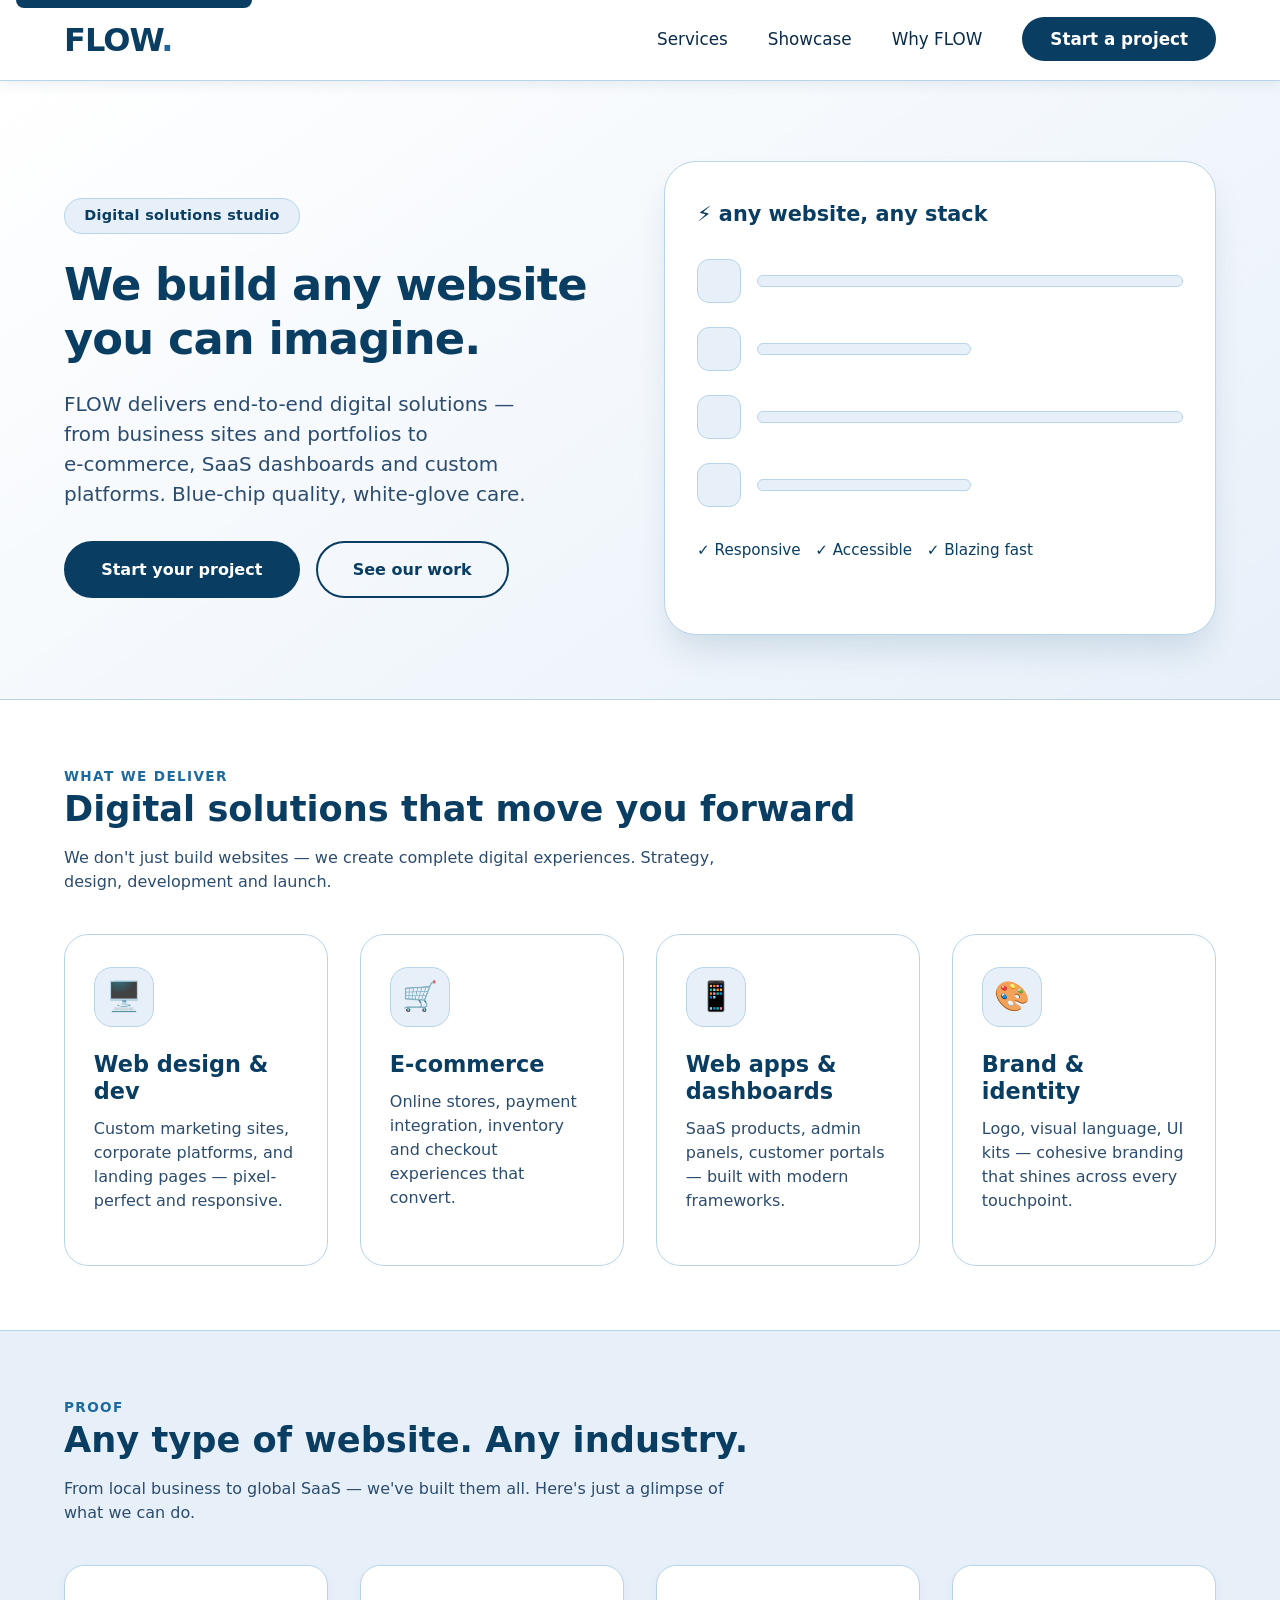
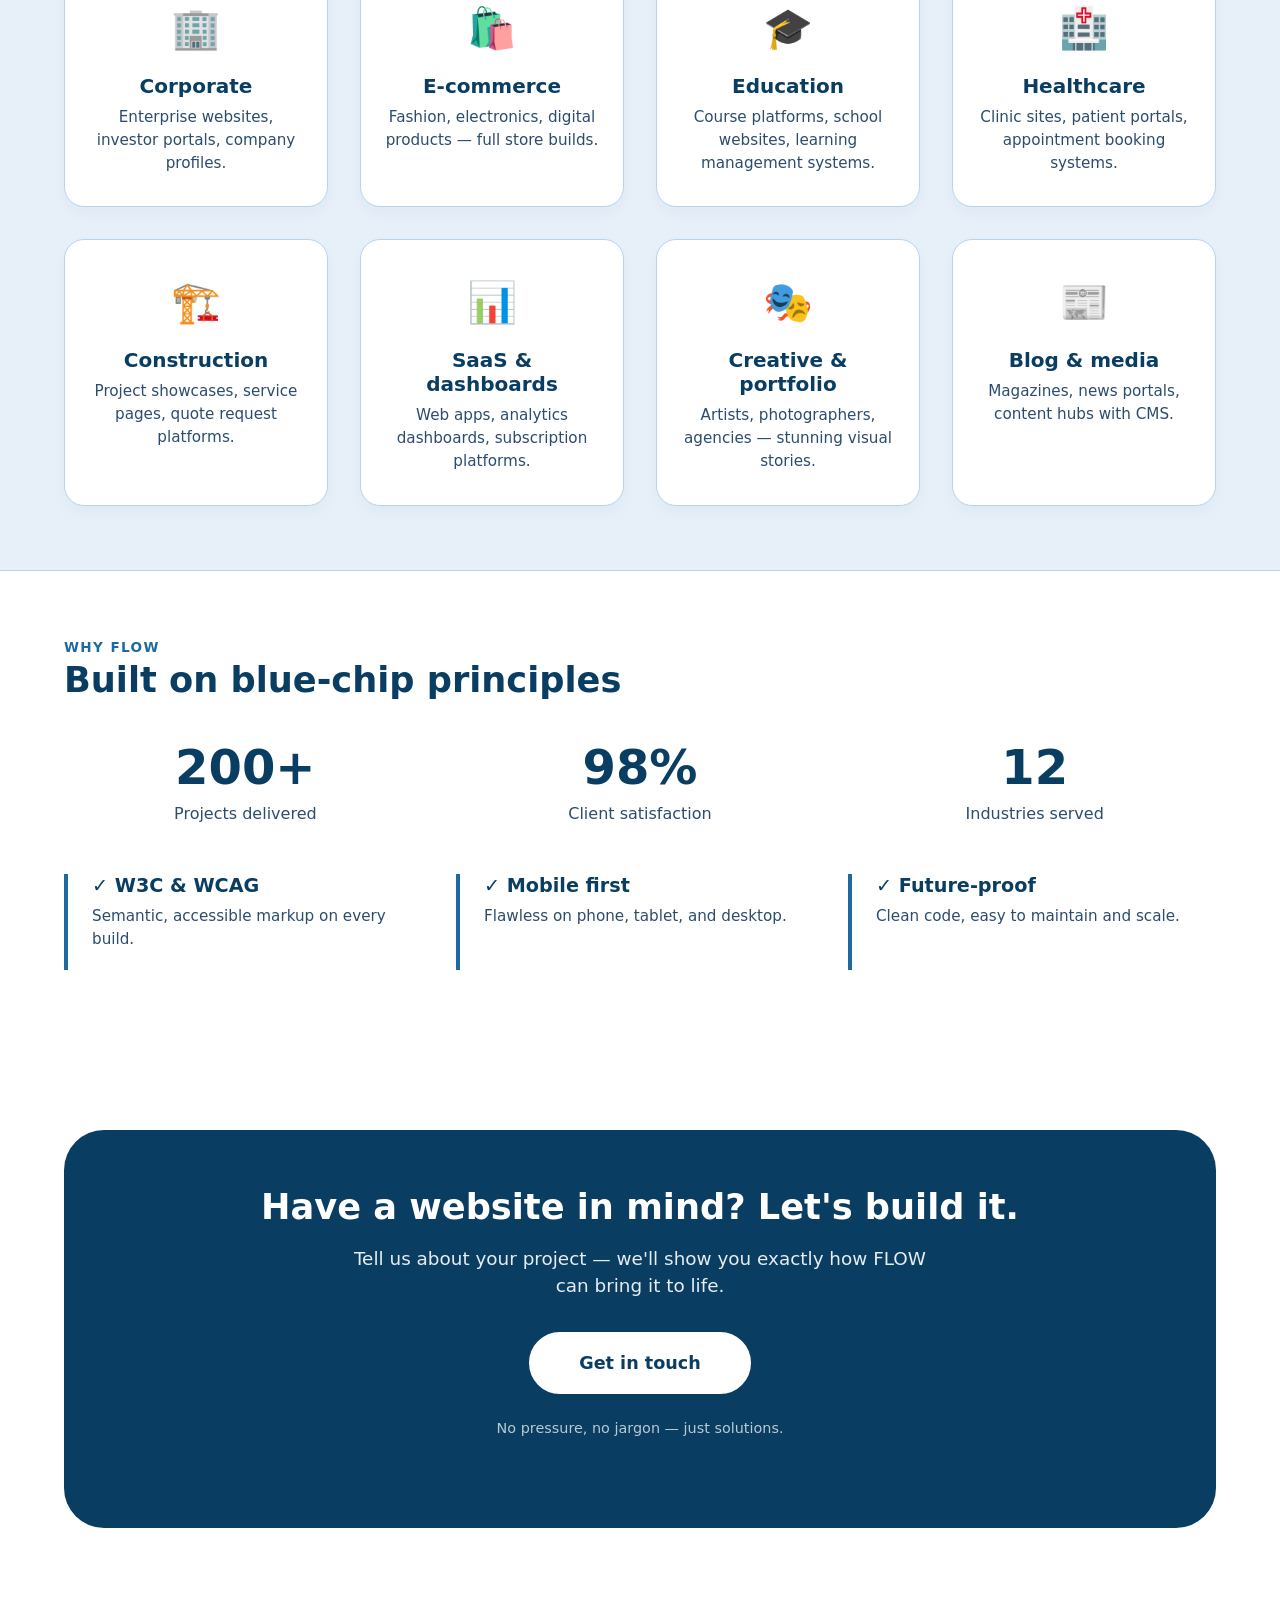
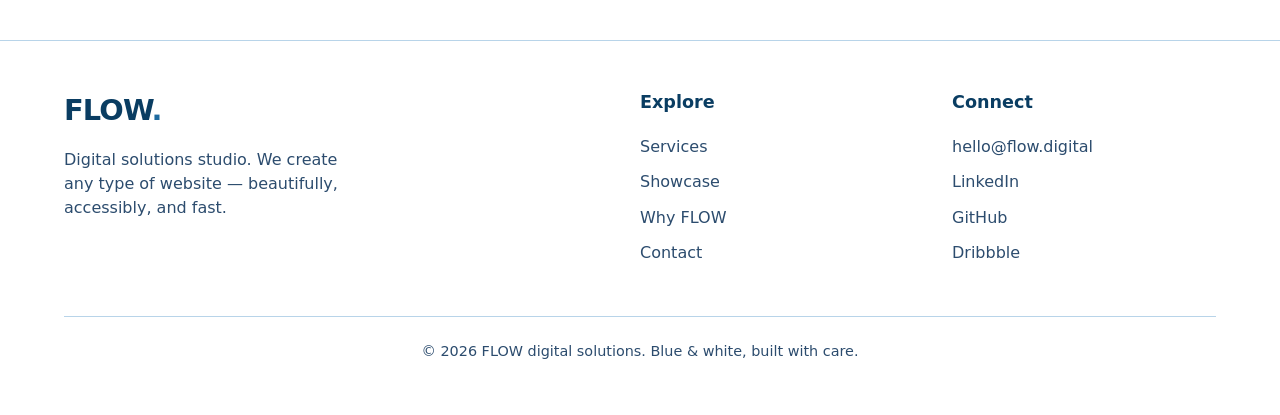
==== index.html @ b5ca9e06 "Create index.html" ====
<!DOCTYPE html>
<html lang="en">
<head>
    <meta charset="UTF-8">
    <meta name="viewport" content="width=device-width, initial-scale=1.0">
    <title>FLOW — digital solutions & web creation</title>
    <!-- W3Schools / semantic & accessible base -->
    <style>
        /* -------------------- RESET & GLOBAL -------------------- */
        * {
            margin: 0;
            padding: 0;
            box-sizing: border-box;
        }

        body {
            font-family: system-ui, -apple-system, 'Segoe UI', Roboto, 'Helvetica Neue', sans-serif;
            background-color: #ffffff;
            color: #0b2b4b;
            line-height: 1.5;
            scroll-behavior: smooth;
        }

        /* blue & white theme */
        :root {
            --flow-blue: #0a3d62;
            --flow-blue-light: #1e6a9f;
            --flow-blue-soft: #e7f0f9;
            --flow-blue-border: #b8d4e9;
            --flow-white: #ffffff;
            --flow-gray-light: #f8fafd;
            --flow-text-dark: #0b2b4b;
            --flow-text-muted: #2c4c6e;
        }

        .container {
            max-width: 1200px;
            margin: 0 auto;
            padding: 0 1.5rem;
        }

        /* -------------------- TYPOGRAPHY -------------------- */
        h1, h2, h3 {
            font-weight: 600;
            line-height: 1.2;
            color: var(--flow-blue);
        }

        h1 {
            font-size: 2.8rem;
            letter-spacing: -0.02em;
        }

        h2 {
            font-size: 2.2rem;
            margin-bottom: 1rem;
        }

        h3 {
            font-size: 1.5rem;
            margin-bottom: 0.5rem;
        }

        p {
            color: var(--flow-text-muted);
            margin-bottom: 1.25rem;
        }

        a {
            color: var(--flow-blue-light);
            text-decoration: none;
            transition: color 0.2s;
        }

        a:hover,
        a:focus {
            color: var(--flow-blue);
            text-decoration: underline;
        }

        /* -------------------- ACCESSIBILITY (W3Schools) -------------------- */
        :focus-visible {
            outline: 3px solid var(--flow-blue-light);
            outline-offset: 3px;
            border-radius: 4px;
        }

        .skip-link {
            position: absolute;
            top: -40px;
            left: 1rem;
            background: var(--flow-blue);
            color: white;
            padding: 0.75rem 1.5rem;
            border-radius: 0 0 8px 8px;
            font-weight: 600;
            z-index: 999;
            transition: top 0.15s;
        }

        .skip-link:focus {
            top: 0;
        }

        /* -------------------- HEADER / NAVIGATION -------------------- */
        .site-header {
            background-color: var(--flow-white);
            box-shadow: 0 4px 12px rgba(10, 61, 98, 0.08);
            position: sticky;
            top: 0;
            z-index: 100;
            border-bottom: 1px solid var(--flow-blue-border);
        }

        .nav-bar {
            display: flex;
            align-items: center;
            justify-content: space-between;
            padding: 1rem 0;
            flex-wrap: wrap;
        }

        .logo {
            font-size: 2rem;
            font-weight: 700;
            letter-spacing: -0.03em;
            color: var(--flow-blue);
            text-decoration: none;
        }

        .logo span {
            color: var(--flow-blue-light);
        }

        .logo:hover,
        .logo:focus {
            text-decoration: none;
            color: var(--flow-blue);
        }

        .nav-menu {
            display: flex;
            list-style: none;
            gap: 2.5rem;
            align-items: center;
        }

        .nav-menu a {
            font-weight: 500;
            color: var(--flow-text-dark);
            text-decoration: none;
            font-size: 1.05rem;
            padding: 0.5rem 0;
            border-bottom: 2px solid transparent;
        }

        .nav-menu a:hover,
        .nav-menu a:focus {
            color: var(--flow-blue-light);
            border-bottom-color: var(--flow-blue-light);
            text-decoration: none;
        }

        .nav-menu .nav-cta {
            background-color: var(--flow-blue);
            color: white !important;
            padding: 0.75rem 1.75rem;
            border-radius: 40px;
            border-bottom: none;
            font-weight: 600;
            transition: background 0.2s;
        }

        .nav-menu .nav-cta:hover,
        .nav-menu .nav-cta:focus {
            background-color: var(--flow-blue-light);
            text-decoration: none;
            border-bottom: none;
            color: white;
        }

        /* mobile nav toggle */
        .nav-toggle {
            display: none;
            background: none;
            border: 2px solid var(--flow-blue-border);
            border-radius: 8px;
            padding: 0.6rem 1rem;
            font-size: 1.2rem;
            color: var(--flow-blue);
            cursor: pointer;
            font-weight: 600;
        }

        /* -------------------- BUTTONS -------------------- */
        .btn {
            display: inline-block;
            background-color: var(--flow-blue);
            color: white;
            padding: 0.9rem 2.2rem;
            border-radius: 40px;
            font-weight: 600;
            border: none;
            cursor: pointer;
            text-decoration: none;
            font-size: 1rem;
            transition: background 0.2s, transform 0.1s;
            border: 2px solid var(--flow-blue);
        }

        .btn:hover,
        .btn:focus {
            background-color: var(--flow-blue-light);
            border-color: var(--flow-blue-light);
            color: white;
            text-decoration: none;
        }

        .btn-outline {
            background-color: transparent;
            color: var(--flow-blue);
            border: 2px solid var(--flow-blue);
        }

        .btn-outline:hover,
        .btn-outline:focus {
            background-color: var(--flow-blue);
            color: white;
            text-decoration: none;
        }

        /* -------------------- HERO -------------------- */
        .hero {
            background: linear-gradient(145deg, var(--flow-white) 0%, var(--flow-blue-soft) 100%);
            padding: 5rem 0 4rem;
            border-bottom: 1px solid var(--flow-blue-border);
        }

        .hero-grid {
            display: grid;
            grid-template-columns: 1fr 1fr;
            gap: 3rem;
            align-items: center;
        }

        .hero h1 {
            margin-bottom: 1.5rem;
        }

        .hero p {
            font-size: 1.25rem;
            margin-bottom: 2rem;
            max-width: 90%;
        }

        .hero-badge {
            display: inline-block;
            background: var(--flow-blue-soft);
            color: var(--flow-blue);
            font-weight: 600;
            font-size: 0.9rem;
            padding: 0.4rem 1.2rem;
            border-radius: 40px;
            margin-bottom: 1.5rem;
            border: 1px solid var(--flow-blue-border);
            letter-spacing: 0.02em;
        }

        .hero-visual {
            background: var(--flow-white);
            border-radius: 32px;
            box-shadow: 0 20px 35px -8px rgba(10, 61, 98, 0.15);
            padding: 2.5rem 2rem;
            border: 1px solid var(--flow-blue-border);
        }

        .hero-visual h3 {
            font-size: 1.3rem;
            display: flex;
            align-items: center;
            gap: 0.75rem;
            margin-bottom: 2rem;
        }

        .hero-visual .mock-lines {
            display: flex;
            flex-direction: column;
            gap: 1.5rem;
        }

        .mock-bar {
            display: flex;
            gap: 1rem;
            align-items: center;
        }

        .mock-circle {
            width: 44px;
            height: 44px;
            background: var(--flow-blue-soft);
            border-radius: 12px;
            border: 1px solid var(--flow-blue-border);
        }

        .mock-line {
            height: 12px;
            background: var(--flow-blue-soft);
            border-radius: 20px;
            flex: 1;
            border: 1px solid var(--flow-blue-border);
        }

        .mock-line.short {
            flex: 0.5;
        }

        /* -------------------- SECTION STYLES -------------------- */
        section {
            padding: 4rem 0;
        }

        .section-label {
            text-transform: uppercase;
            letter-spacing: 0.1em;
            font-weight: 700;
            font-size: 0.85rem;
            color: var(--flow-blue-light);
            margin-bottom: 0.5rem;
        }

        /* -------------------- SERVICES (deliver digital solutions) -------------------- */
        .services-grid {
            display: grid;
            grid-template-columns: repeat(auto-fit, minmax(260px, 1fr));
            gap: 2rem;
            margin-top: 2.5rem;
        }

        .service-card {
            background: var(--flow-white);
            border: 1px solid var(--flow-blue-border);
            border-radius: 24px;
            padding: 2rem 1.8rem;
            transition: transform 0.15s, box-shadow 0.2s;
        }

        .service-card:hover {
            box-shadow: 0 15px 25px -10px rgba(10, 61, 98, 0.12);
            transform: translateY(-4px);
        }

        .service-icon {
            background: var(--flow-blue-soft);
            width: 60px;
            height: 60px;
            border-radius: 18px;
            display: flex;
            align-items: center;
            justify-content: center;
            font-size: 1.8rem;
            margin-bottom: 1.5rem;
            color: var(--flow-blue);
            border: 1px solid var(--flow-blue-border);
        }

        .service-card h3 {
            font-size: 1.4rem;
            margin-bottom: 0.75rem;
        }

        /* -------------------- SHOWCASE (any type of website) -------------------- */
        .showcase {
            background: var(--flow-blue-soft);
            border-top: 1px solid var(--flow-blue-border);
            border-bottom: 1px solid var(--flow-blue-border);
        }

        .showcase-grid {
            display: grid;
            grid-template-columns: repeat(auto-fit, minmax(240px, 1fr));
            gap: 2rem;
            margin-top: 2.5rem;
        }

        .showcase-item {
            background: white;
            border-radius: 20px;
            padding: 2rem 1.5rem;
            border: 1px solid var(--flow-blue-border);
            text-align: center;
            box-shadow: 0 6px 14px rgba(10, 61, 98, 0.04);
        }

        .showcase-item .emoji-big {
            font-size: 2.5rem;
            display: block;
            margin-bottom: 1rem;
        }

        .showcase-item h3 {
            font-size: 1.25rem;
            margin-bottom: 0.5rem;
        }

        .showcase-item p {
            font-size: 0.95rem;
            margin-bottom: 0;
        }

        /* -------------------- WHY FLOW / STATS -------------------- */
        .stats-grid {
            display: grid;
            grid-template-columns: repeat(3, 1fr);
            gap: 2rem;
            margin-top: 2.5rem;
            text-align: center;
        }

        .stat-number {
            font-size: 3rem;
            font-weight: 700;
            color: var(--flow-blue);
            line-height: 1.1;
        }

        .stat-label {
            font-weight: 500;
            color: var(--flow-text-muted);
            margin-top: 0.5rem;
        }

        /* -------------------- CTA BANNER -------------------- */
        .cta-banner {
            background: var(--flow-blue);
            border-radius: 40px;
            padding: 3.5rem 2.5rem;
            text-align: center;
            color: white;
            margin: 2rem 0 1rem;
        }

        .cta-banner h2 {
            color: white;
            margin-bottom: 1rem;
        }

        .cta-banner p {
            color: rgba(255, 255, 255, 0.9);
            max-width: 600px;
            margin: 0 auto 2rem;
            font-size: 1.15rem;
        }

        .cta-banner .btn {
            background: white;
            color: var(--flow-blue);
            border-color: white;
        }

        .cta-banner .btn:hover,
        .cta-banner .btn:focus {
            background: var(--flow-blue-soft);
            border-color: var(--flow-blue-soft);
            color: var(--flow-blue);
        }

        /* -------------------- FOOTER -------------------- */
        .site-footer {
            background: var(--flow-white);
            border-top: 1px solid var(--flow-blue-border);
            padding: 3rem 0 2rem;
            margin-top: 2rem;
        }

        .footer-grid {
            display: grid;
            grid-template-columns: 2fr 1fr 1fr;
            gap: 3rem;
        }

        .footer-brand p {
            max-width: 280px;
        }

        .footer-links h4 {
            font-size: 1.1rem;
            margin-bottom: 1.25rem;
            color: var(--flow-blue);
        }

        .footer-links ul {
            list-style: none;
        }

        .footer-links li {
            margin-bottom: 0.7rem;
        }

        .footer-links a {
            color: var(--flow-text-muted);
            text-decoration: none;
        }

        .footer-links a:hover,
        .footer-links a:focus {
            color: var(--flow-blue-light);
            text-decoration: underline;
        }

        .footer-bottom {
            border-top: 1px solid var(--flow-blue-border);
            margin-top: 2.5rem;
            padding-top: 1.5rem;
            text-align: center;
            color: var(--flow-text-muted);
            font-size: 0.9rem;
        }

        /* -------------------- RESPONSIVE -------------------- */
        @media (max-width: 900px) {
            h1 {
                font-size: 2.2rem;
            }

            h2 {
                font-size: 1.9rem;
            }

            .hero-grid {
                grid-template-columns: 1fr;
            }

            .hero p {
                max-width: 100%;
            }

            .nav-menu {
                display: none;
                width: 100%;
                flex-direction: column;
                align-items: flex-start;
                gap: 1.25rem;
                padding: 1.5rem 0 0.5rem;
                border-top: 1px solid var(--flow-blue-border);
                margin-top: 1rem;
            }

            .nav-menu.active {
                display: flex;
            }

            .nav-toggle {
                display: block;
            }

            .nav-menu .nav-cta {
                width: 100%;
                text-align: center;
            }

            .stats-grid {
                grid-template-columns: 1fr;
                gap: 2rem;
            }

            .footer-grid {
                grid-template-columns: 1fr;
                gap: 2rem;
            }
        }

        @media (max-width: 500px) {
            .container {
                padding: 0 1.25rem;
            }

            .hero {
                padding: 3rem 0;
            }

            .hero-visual {
                padding: 1.8rem;
            }

            .cta-banner {
                padding: 2.5rem 1.5rem;
                border-radius: 24px;
            }
        }
    </style>
</head>
<body>

    <!-- skip navigation for accessibility (W3Schools) -->
    <a href="#main-content" class="skip-link">Skip to main content</a>

    <!-- HEADER + NAVIGATION -->
    <header class="site-header">
        <div class="container">
            <nav class="nav-bar" aria-label="Main navigation">
                <a href="#" class="logo" aria-label="FLOW home">FLOW<span>.</span></a>

                <button class="nav-toggle" id="navToggle" aria-expanded="false" aria-controls="primaryNav">
                    ☰ Menu
                </button>

                <ul class="nav-menu" id="primaryNav">
                    <li><a href="#services">Services</a></li>
                    <li><a href="#showcase">Showcase</a></li>
                    <li><a href="#why">Why FLOW</a></li>
                    <li><a href="#contact" class="nav-cta">Start a project</a></li>
                </ul>
            </nav>
        </div>
    </header>

    <main id="main-content">
        <!-- HERO SECTION -->
        <section class="hero">
            <div class="container">
                <div class="hero-grid">
                    <div>
                        <span class="hero-badge">Digital solutions studio</span>
                        <h1>We build any website you can imagine.</h1>
                        <p>
                            FLOW delivers end-to-end digital solutions — from business sites and portfolios
                            to e‑commerce, SaaS dashboards and custom platforms. Blue‑chip quality, white‑glove care.
                        </p>
                        <div style="display: flex; gap: 1rem; flex-wrap: wrap;">
                            <a href="#contact" class="btn">Start your project</a>
                            <a href="#showcase" class="btn btn-outline">See our work</a>
                        </div>
                    </div>
                    <div class="hero-visual" aria-hidden="true">
                        <h3>⚡ any website, any stack</h3>
                        <div class="mock-lines">
                            <div class="mock-bar">
                                <div class="mock-circle"></div>
                                <div class="mock-line"></div>
                            </div>
                            <div class="mock-bar">
                                <div class="mock-circle"></div>
                                <div class="mock-line short"></div>
                            </div>
                            <div class="mock-bar">
                                <div class="mock-circle"></div>
                                <div class="mock-line"></div>
                            </div>
                            <div class="mock-bar">
                                <div class="mock-circle"></div>
                                <div class="mock-line short"></div>
                            </div>
                        </div>
                        <p style="margin-top: 2rem; font-size: 0.95rem; color: var(--flow-blue);">
                            ✓ Responsive &nbsp; ✓ Accessible &nbsp; ✓ Blazing fast
                        </p>
                    </div>
                </div>
            </div>
        </section>

        <!-- SERVICES (digital solutions) -->
        <section id="services">
            <div class="container">
                <span class="section-label">What we deliver</span>
                <h2>Digital solutions that move you forward</h2>
                <p style="max-width: 700px;">
                    We don't just build websites — we create complete digital experiences. Strategy, design, development and launch.
                </p>

                <div class="services-grid">
                    <article class="service-card">
                        <div class="service-icon" aria-hidden="true">🖥️</div>
                        <h3>Web design & dev</h3>
                        <p>Custom marketing sites, corporate platforms, and landing pages — pixel-perfect and responsive.</p>
                    </article>
                    <article class="service-card">
                        <div class="service-icon" aria-hidden="true">🛒</div>
                        <h3>E‑commerce</h3>
                        <p>Online stores, payment integration, inventory and checkout experiences that convert.</p>
                    </article>
                    <article class="service-card">
                        <div class="service-icon" aria-hidden="true">📱</div>
                        <h3>Web apps & dashboards</h3>
                        <p>SaaS products, admin panels, customer portals — built with modern frameworks.</p>
                    </article>
                    <article class="service-card">
                        <div class="service-icon" aria-hidden="true">🎨</div>
                        <h3>Brand & identity</h3>
                        <p>Logo, visual language, UI kits — cohesive branding that shines across every touchpoint.</p>
                    </article>
                </div>
            </div>
        </section>

        <!-- SHOWCASE: "they can create any type of website" -->
        <section id="showcase" class="showcase">
            <div class="container">
                <span class="section-label">Proof</span>
                <h2>Any type of website. Any industry.</h2>
                <p style="max-width: 700px;">
                    From local business to global SaaS — we've built them all. Here's just a glimpse of what we can do.
                </p>

                <div class="showcase-grid">
                    <div class="showcase-item">
                        <span class="emoji-big" aria-hidden="true">🏢</span>
                        <h3>Corporate</h3>
                        <p>Enterprise websites, investor portals, company profiles.</p>
                    </div>
                    <div class="showcase-item">
                        <span class="emoji-big" aria-hidden="true">🛍️</span>
                        <h3>E‑commerce</h3>
                        <p>Fashion, electronics, digital products — full store builds.</p>
                    </div>
                    <div class="showcase-item">
                        <span class="emoji-big" aria-hidden="true">🎓</span>
                        <h3>Education</h3>
                        <p>Course platforms, school websites, learning management systems.</p>
                    </div>
                    <div class="showcase-item">
                        <span class="emoji-big" aria-hidden="true">🏥</span>
                        <h3>Healthcare</h3>
                        <p>Clinic sites, patient portals, appointment booking systems.</p>
                    </div>
                    <div class="showcase-item">
                        <span class="emoji-big" aria-hidden="true">🏗️</span>
                        <h3>Construction</h3>
                        <p>Project showcases, service pages, quote request platforms.</p>
                    </div>
                    <div class="showcase-item">
                        <span class="emoji-big" aria-hidden="true">📊</span>
                        <h3>SaaS & dashboards</h3>
                        <p>Web apps, analytics dashboards, subscription platforms.</p>
                    </div>
                    <div class="showcase-item">
                        <span class="emoji-big" aria-hidden="true">🎭</span>
                        <h3>Creative & portfolio</h3>
                        <p>Artists, photographers, agencies — stunning visual stories.</p>
                    </div>
                    <div class="showcase-item">
                        <span class="emoji-big" aria-hidden="true">📰</span>
                        <h3>Blog & media</h3>
                        <p>Magazines, news portals, content hubs with CMS.</p>
                    </div>
                </div>
            </div>
        </section>

        <!-- WHY FLOW + STATS -->
        <section id="why">
            <div class="container">
                <span class="section-label">Why FLOW</span>
                <h2>Built on blue‑chip principles</h2>

                <div class="stats-grid">
                    <div>
                        <div class="stat-number">200+</div>
                        <div class="stat-label">Projects delivered</div>
                    </div>
                    <div>
                        <div class="stat-number">98%</div>
                        <div class="stat-label">Client satisfaction</div>
                    </div>
                    <div>
                        <div class="stat-number">12</div>
                        <div class="stat-label">Industries served</div>
                    </div>
                </div>

                <div style="display: grid; grid-template-columns: repeat(auto-fit, minmax(200px, 1fr)); gap: 1.5rem; margin-top: 3rem;">
                    <div style="border-left: 4px solid var(--flow-blue-light); padding-left: 1.5rem;">
                        <h3 style="font-size: 1.2rem;">✓ W3C & WCAG</h3>
                        <p style="font-size: 0.95rem;">Semantic, accessible markup on every build.</p>
                    </div>
                    <div style="border-left: 4px solid var(--flow-blue-light); padding-left: 1.5rem;">
                        <h3 style="font-size: 1.2rem;">✓ Mobile first</h3>
                        <p style="font-size: 0.95rem;">Flawless on phone, tablet, and desktop.</p>
                    </div>
                    <div style="border-left: 4px solid var(--flow-blue-light); padding-left: 1.5rem;">
                        <h3 style="font-size: 1.2rem;">✓ Future‑proof</h3>
                        <p style="font-size: 0.95rem;">Clean code, easy to maintain and scale.</p>
                    </div>
                </div>
            </div>
        </section>

        <!-- CTA / CONTACT -->
        <section id="contact">
            <div class="container">
                <div class="cta-banner">
                    <h2>Have a website in mind? Let's build it.</h2>
                    <p>Tell us about your project — we'll show you exactly how FLOW can bring it to life.</p>
                    <a href="#" class="btn" style="font-size: 1.1rem; padding: 1rem 3rem;">Get in touch</a>
                    <p style="font-size: 0.9rem; margin-top: 1.5rem; opacity: 0.8;">No pressure, no jargon — just solutions.</p>
                </div>
            </div>
        </section>
    </main>

    <!-- FOOTER -->
    <footer class="site-footer">
        <div class="container">
            <div class="footer-grid">
                <div class="footer-brand">
                    <a href="#" class="logo" style="font-size: 1.8rem;">FLOW<span>.</span></a>
                    <p style="margin-top: 1rem;">Digital solutions studio. We create any type of website — beautifully, accessibly, and fast.</p>
                </div>
                <div class="footer-links">
                    <h4>Explore</h4>
                    <ul>
                        <li><a href="#services">Services</a></li>
                        <li><a href="#showcase">Showcase</a></li>
                        <li><a href="#why">Why FLOW</a></li>
                        <li><a href="#contact">Contact</a></li>
                    </ul>
                </div>
                <div class="footer-links">
                    <h4>Connect</h4>
                    <ul>
                        <li><a href="#">hello@flow.digital</a></li>
                        <li><a href="#">LinkedIn</a></li>
                        <li><a href="#">GitHub</a></li>
                        <li><a href="#">Dribbble</a></li>
                    </ul>
                </div>
            </div>
            <div class="footer-bottom">
                <p>&copy; 2026 FLOW digital solutions. Blue & white, built with care.</p>
            </div>
        </div>
    </footer>

    <!-- simple mobile nav toggle (vanilla JS) -->
    <script>
        (function() {
            const toggle = document.getElementById('navToggle');
            const nav = document.getElementById('primaryNav');

            if (toggle && nav) {
                toggle.addEventListener('click', function() {
                    const expanded = nav.classList.toggle('active');
                    toggle.setAttribute('aria-expanded', expanded);
                });
            }
        })();
    </script>
</body>
</html>
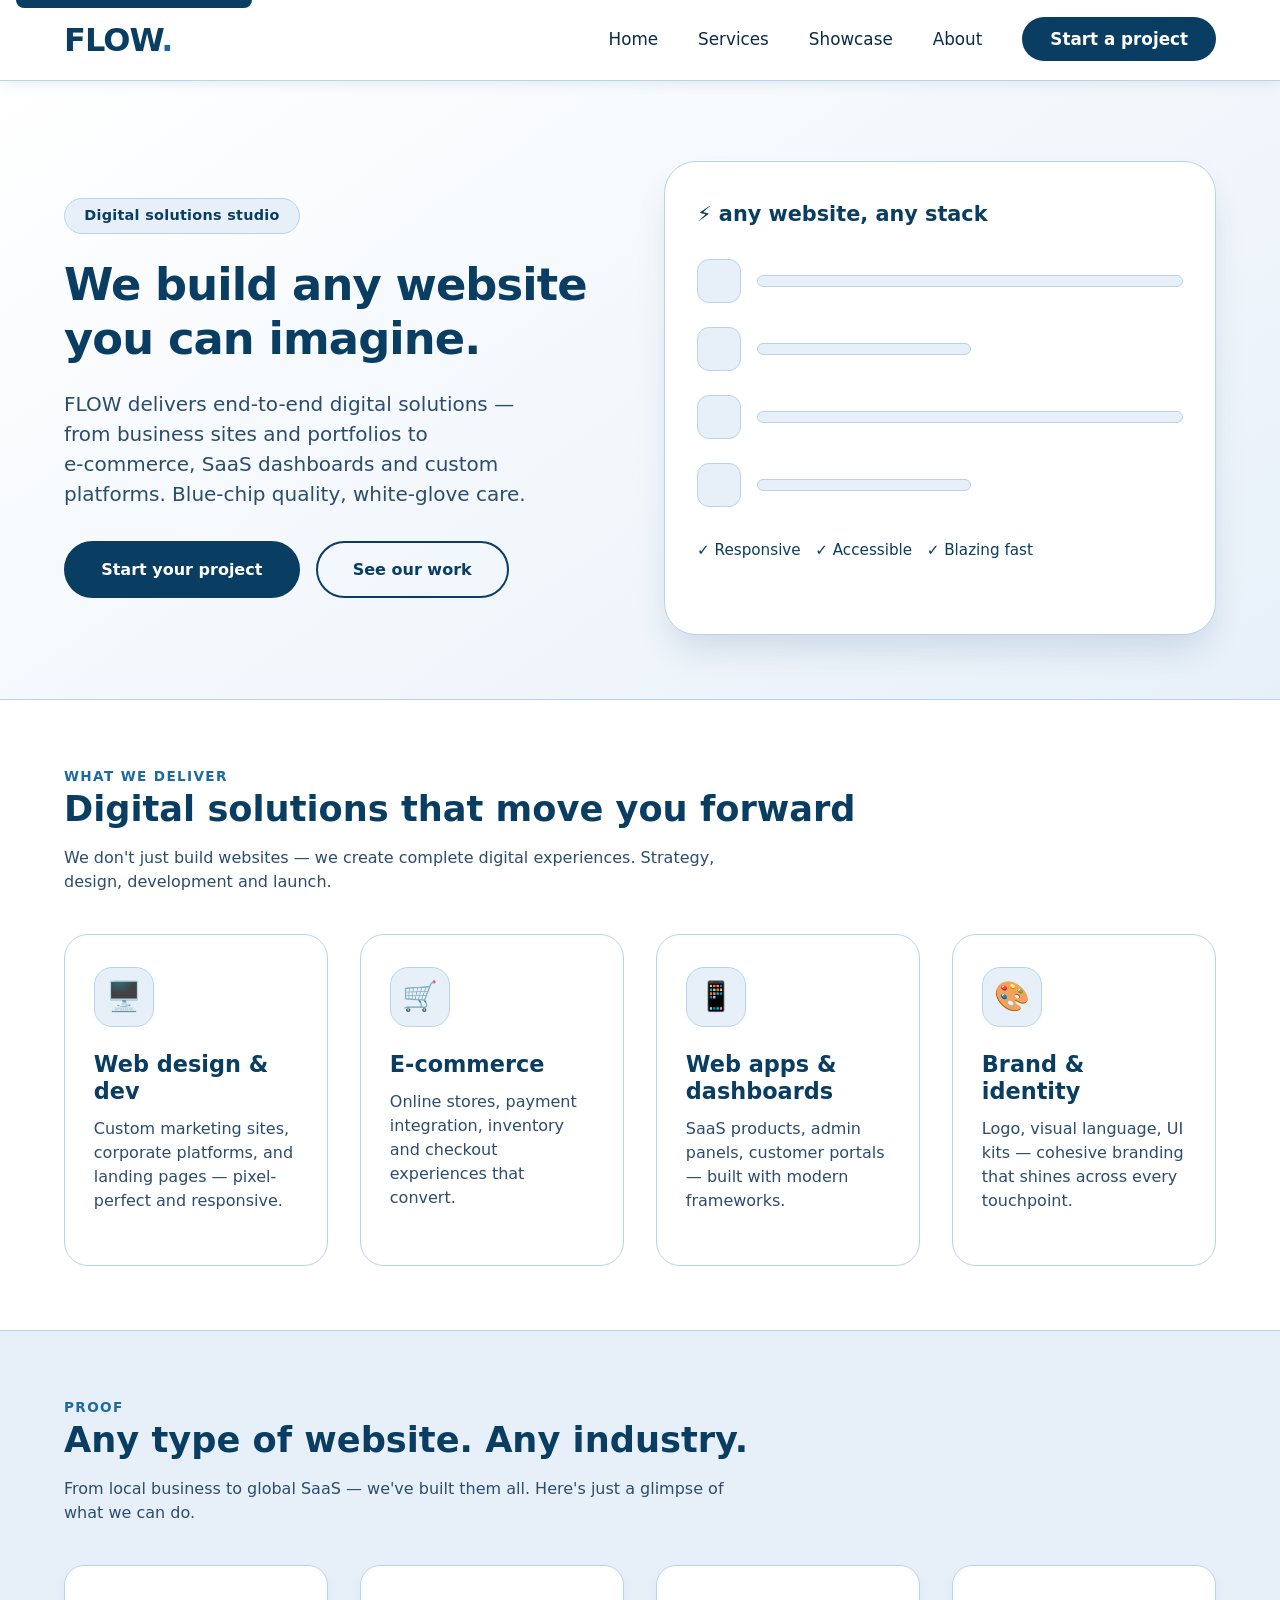
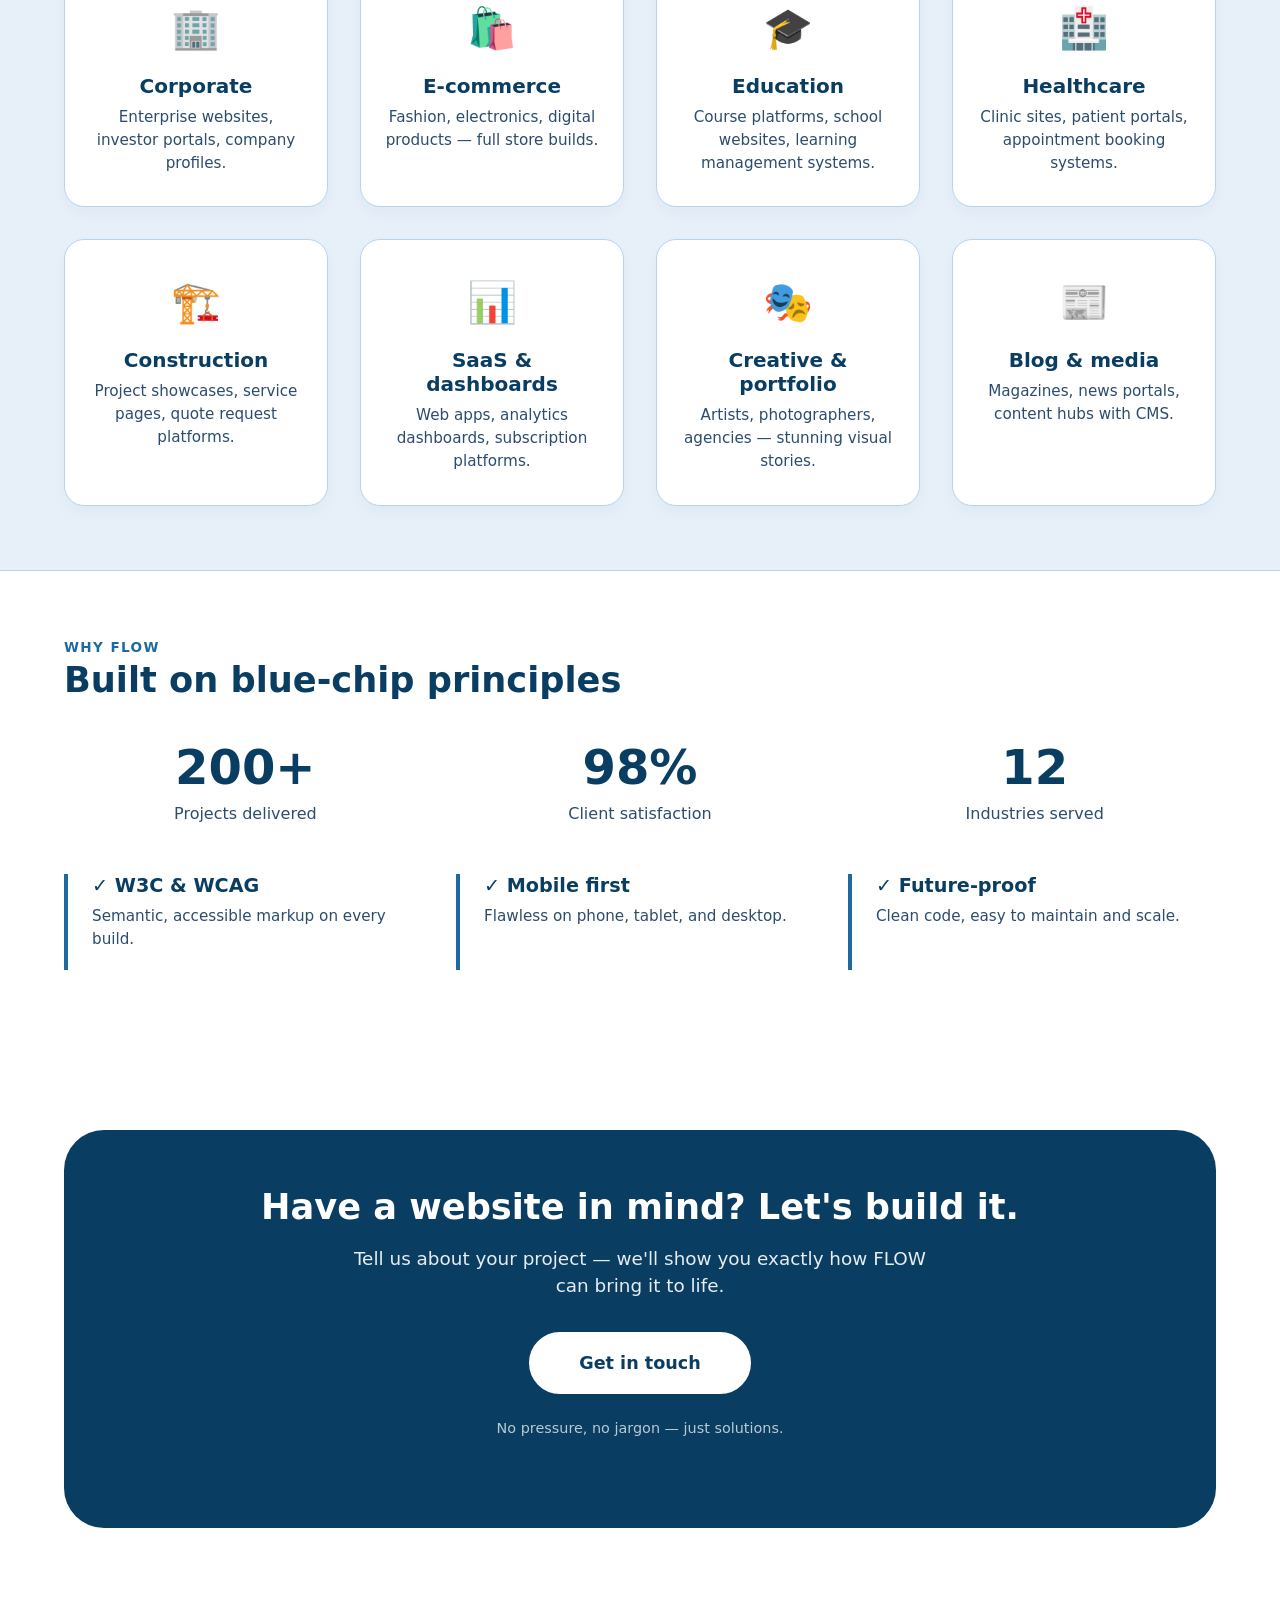
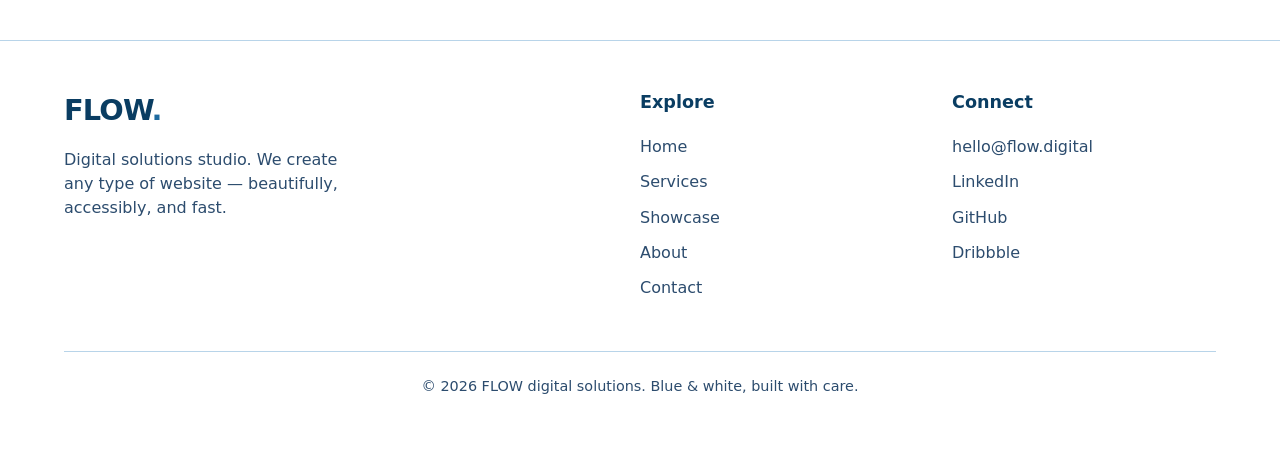
==== commit 2f9cfeb5: "Update index.html" ====
--- a/index.html
+++ b/index.html
@@ -598,17 +598,18 @@
     <header class="site-header">
         <div class="container">
             <nav class="nav-bar" aria-label="Main navigation">
-                <a href="#" class="logo" aria-label="FLOW home">FLOW<span>.</span></a>
+                <a href="index.html" class="logo" aria-label="FLOW home">FLOW<span>.</span></a>
 
                 <button class="nav-toggle" id="navToggle" aria-expanded="false" aria-controls="primaryNav">
                     ☰ Menu
                 </button>
 
                 <ul class="nav-menu" id="primaryNav">
-                    <li><a href="#services">Services</a></li>
-                    <li><a href="#showcase">Showcase</a></li>
-                    <li><a href="#why">Why FLOW</a></li>
-                    <li><a href="#contact" class="nav-cta">Start a project</a></li>
+                    <li><a href="index.html">Home</a></li>
+                    <li><a href="services.html">Services</a></li>
+                    <li><a href="showcase.html">Showcase</a></li>
+                    <li><a href="about.html">About</a></li>
+                    <li><a href="contact.html" class="nav-cta">Start a project</a></li>
                 </ul>
             </nav>
         </div>
@@ -627,8 +628,8 @@
                             to e‑commerce, SaaS dashboards and custom platforms. Blue‑chip quality, white‑glove care.
                         </p>
                         <div style="display: flex; gap: 1rem; flex-wrap: wrap;">
-                            <a href="#contact" class="btn">Start your project</a>
-                            <a href="#showcase" class="btn btn-outline">See our work</a>
+                            <a href="contact.html" class="btn">Start your project</a>
+                            <a href="showcase.html" class="btn btn-outline">See our work</a>
                         </div>
                     </div>
                     <div class="hero-visual" aria-hidden="true">
@@ -791,7 +792,7 @@
                 <div class="cta-banner">
                     <h2>Have a website in mind? Let's build it.</h2>
                     <p>Tell us about your project — we'll show you exactly how FLOW can bring it to life.</p>
-                    <a href="#" class="btn" style="font-size: 1.1rem; padding: 1rem 3rem;">Get in touch</a>
+                    <a href="contact.html" class="btn" style="font-size: 1.1rem; padding: 1rem 3rem;">Get in touch</a>
                     <p style="font-size: 0.9rem; margin-top: 1.5rem; opacity: 0.8;">No pressure, no jargon — just solutions.</p>
                 </div>
             </div>
@@ -803,22 +804,23 @@
         <div class="container">
             <div class="footer-grid">
                 <div class="footer-brand">
-                    <a href="#" class="logo" style="font-size: 1.8rem;">FLOW<span>.</span></a>
+                    <a href="index.html" class="logo" style="font-size: 1.8rem;">FLOW<span>.</span></a>
                     <p style="margin-top: 1rem;">Digital solutions studio. We create any type of website — beautifully, accessibly, and fast.</p>
                 </div>
                 <div class="footer-links">
                     <h4>Explore</h4>
                     <ul>
-                        <li><a href="#services">Services</a></li>
-                        <li><a href="#showcase">Showcase</a></li>
-                        <li><a href="#why">Why FLOW</a></li>
-                        <li><a href="#contact">Contact</a></li>
+                        <li><a href="index.html">Home</a></li>
+                        <li><a href="services.html">Services</a></li>
+                        <li><a href="showcase.html">Showcase</a></li>
+                        <li><a href="about.html">About</a></li>
+                        <li><a href="contact.html">Contact</a></li>
                     </ul>
                 </div>
                 <div class="footer-links">
                     <h4>Connect</h4>
                     <ul>
-                        <li><a href="#">hello@flow.digital</a></li>
+                        <li><a href="mailto:hello@flow.digital">hello@flow.digital</a></li>
                         <li><a href="#">LinkedIn</a></li>
                         <li><a href="#">GitHub</a></li>
                         <li><a href="#">Dribbble</a></li>
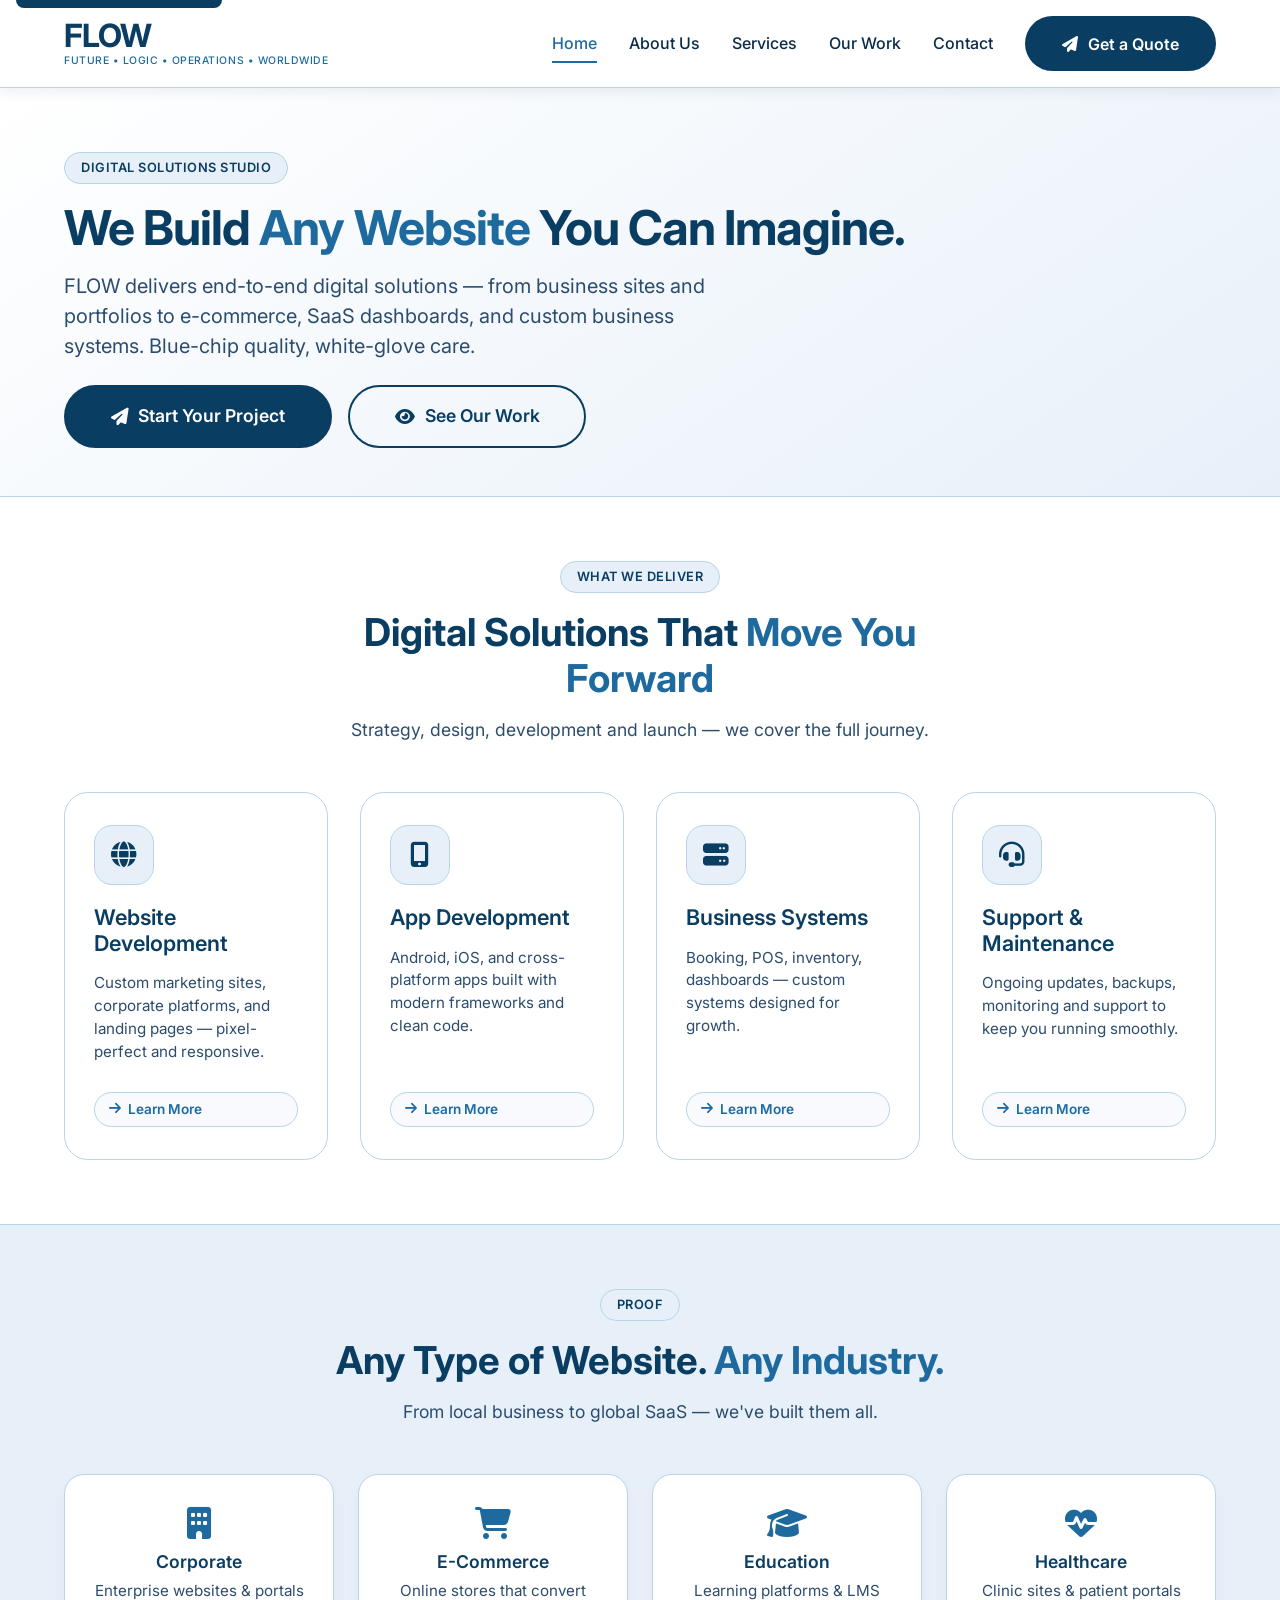
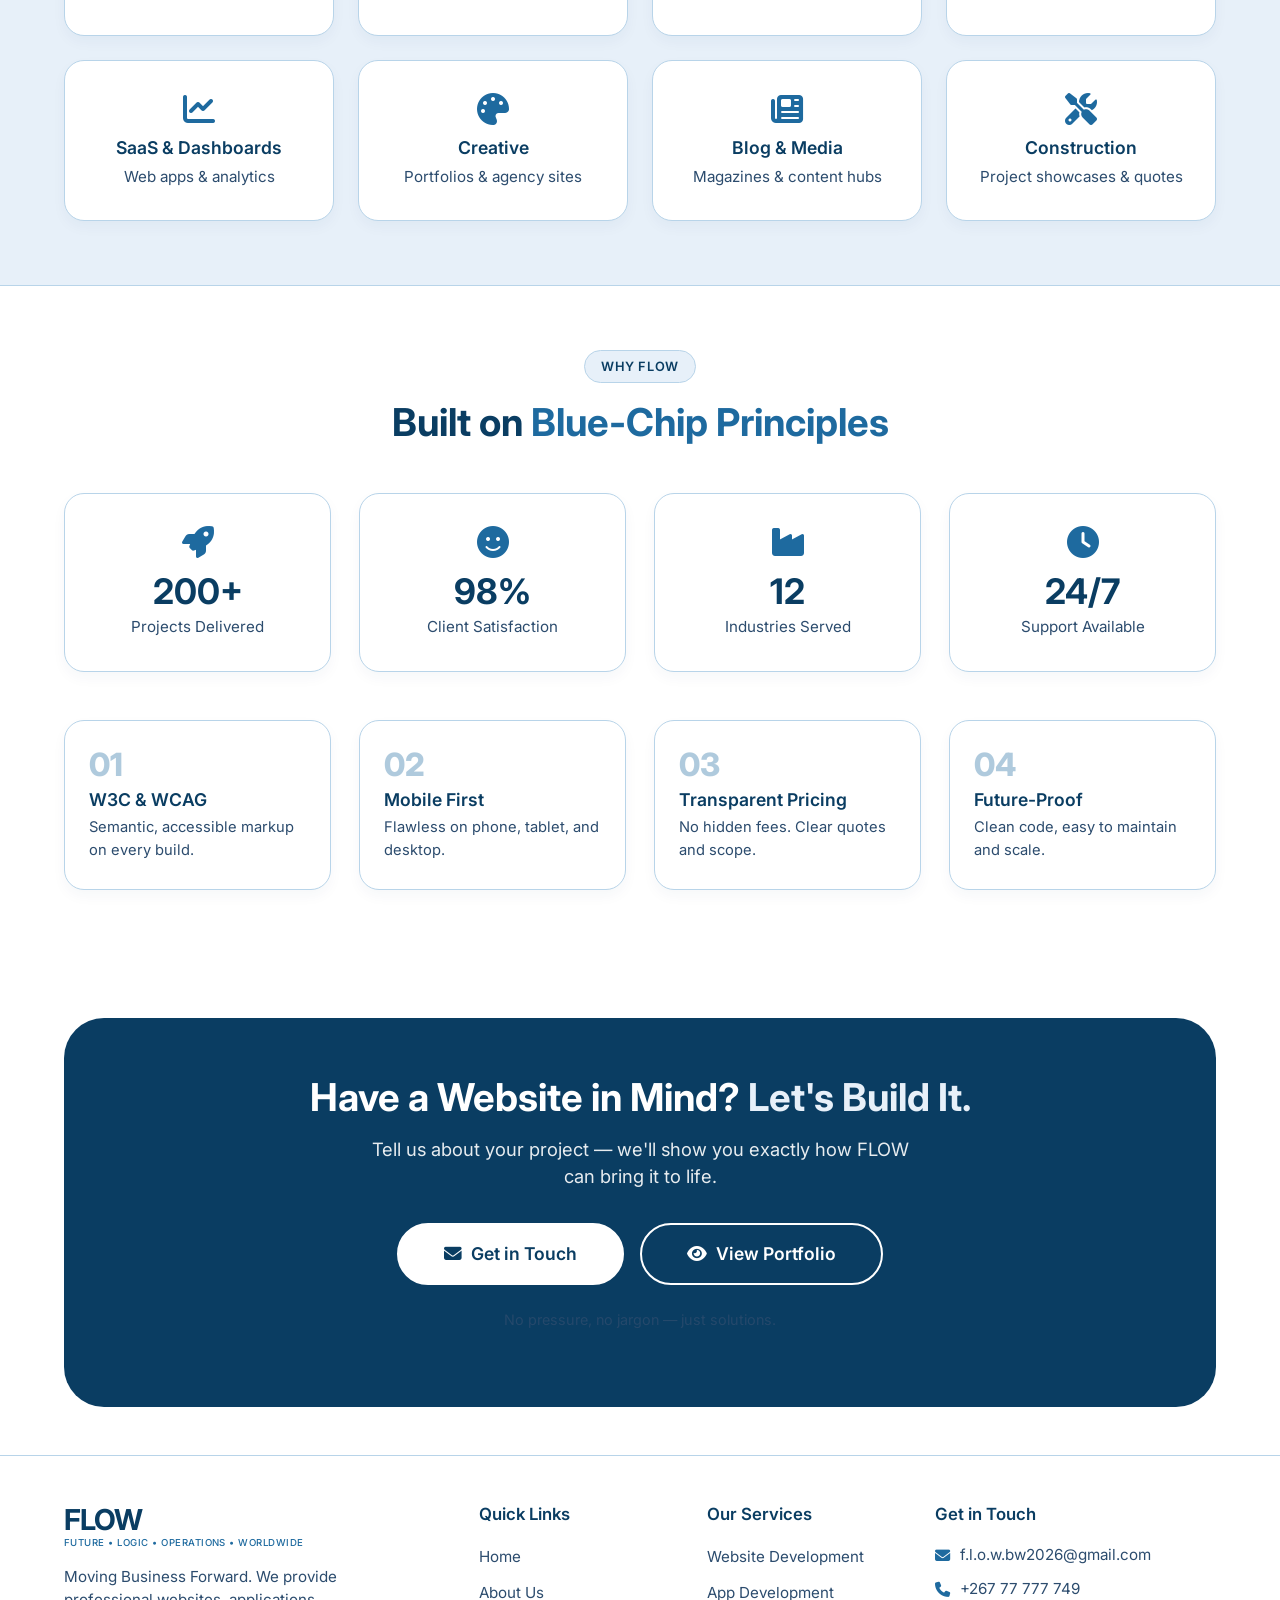
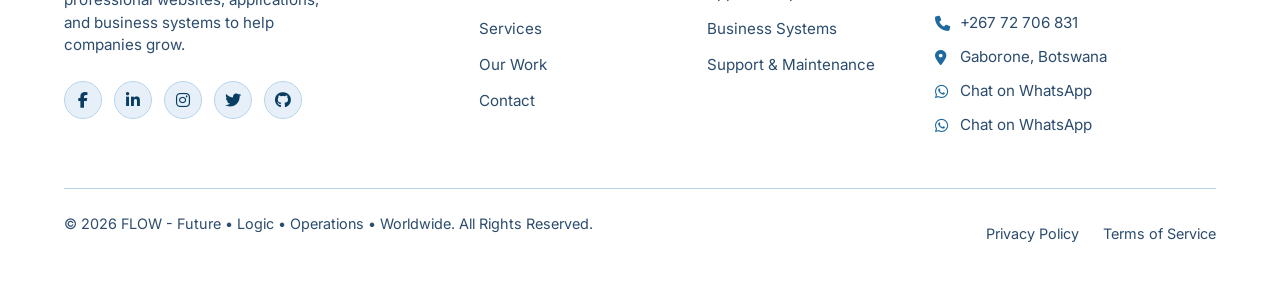
==== commit 18d6ddd7: "Update print statement from 'Hello' to 'Goodbye'" ====
--- a/index.html
+++ b/index.html
@@ -3,849 +3,357 @@
 <head>
     <meta charset="UTF-8">
     <meta name="viewport" content="width=device-width, initial-scale=1.0">
-    <title>FLOW — digital solutions & web creation</title>
-    <!-- W3Schools / semantic & accessible base -->
-    <style>
-        /* -------------------- RESET & GLOBAL -------------------- */
-        * {
-            margin: 0;
-            padding: 0;
-            box-sizing: border-box;
-        }
-
-        body {
-            font-family: system-ui, -apple-system, 'Segoe UI', Roboto, 'Helvetica Neue', sans-serif;
-            background-color: #ffffff;
-            color: #0b2b4b;
-            line-height: 1.5;
-            scroll-behavior: smooth;
-        }
-
-        /* blue & white theme */
-        :root {
-            --flow-blue: #0a3d62;
-            --flow-blue-light: #1e6a9f;
-            --flow-blue-soft: #e7f0f9;
-            --flow-blue-border: #b8d4e9;
-            --flow-white: #ffffff;
-            --flow-gray-light: #f8fafd;
-            --flow-text-dark: #0b2b4b;
-            --flow-text-muted: #2c4c6e;
-        }
-
-        .container {
-            max-width: 1200px;
-            margin: 0 auto;
-            padding: 0 1.5rem;
-        }
-
-        /* -------------------- TYPOGRAPHY -------------------- */
-        h1, h2, h3 {
-            font-weight: 600;
-            line-height: 1.2;
-            color: var(--flow-blue);
-        }
-
-        h1 {
-            font-size: 2.8rem;
-            letter-spacing: -0.02em;
-        }
-
-        h2 {
-            font-size: 2.2rem;
-            margin-bottom: 1rem;
-        }
-
-        h3 {
-            font-size: 1.5rem;
-            margin-bottom: 0.5rem;
-        }
-
-        p {
-            color: var(--flow-text-muted);
-            margin-bottom: 1.25rem;
-        }
-
-        a {
-            color: var(--flow-blue-light);
-            text-decoration: none;
-            transition: color 0.2s;
-        }
-
-        a:hover,
-        a:focus {
-            color: var(--flow-blue);
-            text-decoration: underline;
-        }
-
-        /* -------------------- ACCESSIBILITY (W3Schools) -------------------- */
-        :focus-visible {
-            outline: 3px solid var(--flow-blue-light);
-            outline-offset: 3px;
-            border-radius: 4px;
-        }
-
-        .skip-link {
-            position: absolute;
-            top: -40px;
-            left: 1rem;
-            background: var(--flow-blue);
-            color: white;
-            padding: 0.75rem 1.5rem;
-            border-radius: 0 0 8px 8px;
-            font-weight: 600;
-            z-index: 999;
-            transition: top 0.15s;
-        }
-
-        .skip-link:focus {
-            top: 0;
-        }
-
-        /* -------------------- HEADER / NAVIGATION -------------------- */
-        .site-header {
-            background-color: var(--flow-white);
-            box-shadow: 0 4px 12px rgba(10, 61, 98, 0.08);
-            position: sticky;
-            top: 0;
-            z-index: 100;
-            border-bottom: 1px solid var(--flow-blue-border);
-        }
-
-        .nav-bar {
-            display: flex;
-            align-items: center;
-            justify-content: space-between;
-            padding: 1rem 0;
-            flex-wrap: wrap;
-        }
-
-        .logo {
-            font-size: 2rem;
-            font-weight: 700;
-            letter-spacing: -0.03em;
-            color: var(--flow-blue);
-            text-decoration: none;
-        }
-
-        .logo span {
-            color: var(--flow-blue-light);
-        }
-
-        .logo:hover,
-        .logo:focus {
-            text-decoration: none;
-            color: var(--flow-blue);
-        }
-
-        .nav-menu {
-            display: flex;
-            list-style: none;
-            gap: 2.5rem;
-            align-items: center;
-        }
-
-        .nav-menu a {
-            font-weight: 500;
-            color: var(--flow-text-dark);
-            text-decoration: none;
-            font-size: 1.05rem;
-            padding: 0.5rem 0;
-            border-bottom: 2px solid transparent;
-        }
-
-        .nav-menu a:hover,
-        .nav-menu a:focus {
-            color: var(--flow-blue-light);
-            border-bottom-color: var(--flow-blue-light);
-            text-decoration: none;
-        }
-
-        .nav-menu .nav-cta {
-            background-color: var(--flow-blue);
-            color: white !important;
-            padding: 0.75rem 1.75rem;
-            border-radius: 40px;
-            border-bottom: none;
-            font-weight: 600;
-            transition: background 0.2s;
-        }
-
-        .nav-menu .nav-cta:hover,
-        .nav-menu .nav-cta:focus {
-            background-color: var(--flow-blue-light);
-            text-decoration: none;
-            border-bottom: none;
-            color: white;
-        }
-
-        /* mobile nav toggle */
-        .nav-toggle {
-            display: none;
-            background: none;
-            border: 2px solid var(--flow-blue-border);
-            border-radius: 8px;
-            padding: 0.6rem 1rem;
-            font-size: 1.2rem;
-            color: var(--flow-blue);
-            cursor: pointer;
-            font-weight: 600;
-        }
-
-        /* -------------------- BUTTONS -------------------- */
-        .btn {
-            display: inline-block;
-            background-color: var(--flow-blue);
-            color: white;
-            padding: 0.9rem 2.2rem;
-            border-radius: 40px;
-            font-weight: 600;
-            border: none;
-            cursor: pointer;
-            text-decoration: none;
-            font-size: 1rem;
-            transition: background 0.2s, transform 0.1s;
-            border: 2px solid var(--flow-blue);
-        }
-
-        .btn:hover,
-        .btn:focus {
-            background-color: var(--flow-blue-light);
-            border-color: var(--flow-blue-light);
-            color: white;
-            text-decoration: none;
-        }
-
-        .btn-outline {
-            background-color: transparent;
-            color: var(--flow-blue);
-            border: 2px solid var(--flow-blue);
-        }
-
-        .btn-outline:hover,
-        .btn-outline:focus {
-            background-color: var(--flow-blue);
-            color: white;
-            text-decoration: none;
-        }
-
-        /* -------------------- HERO -------------------- */
-        .hero {
-            background: linear-gradient(145deg, var(--flow-white) 0%, var(--flow-blue-soft) 100%);
-            padding: 5rem 0 4rem;
-            border-bottom: 1px solid var(--flow-blue-border);
-        }
-
-        .hero-grid {
-            display: grid;
-            grid-template-columns: 1fr 1fr;
-            gap: 3rem;
-            align-items: center;
-        }
-
-        .hero h1 {
-            margin-bottom: 1.5rem;
-        }
-
-        .hero p {
-            font-size: 1.25rem;
-            margin-bottom: 2rem;
-            max-width: 90%;
-        }
-
-        .hero-badge {
-            display: inline-block;
-            background: var(--flow-blue-soft);
-            color: var(--flow-blue);
-            font-weight: 600;
-            font-size: 0.9rem;
-            padding: 0.4rem 1.2rem;
-            border-radius: 40px;
-            margin-bottom: 1.5rem;
-            border: 1px solid var(--flow-blue-border);
-            letter-spacing: 0.02em;
-        }
-
-        .hero-visual {
-            background: var(--flow-white);
-            border-radius: 32px;
-            box-shadow: 0 20px 35px -8px rgba(10, 61, 98, 0.15);
-            padding: 2.5rem 2rem;
-            border: 1px solid var(--flow-blue-border);
-        }
-
-        .hero-visual h3 {
-            font-size: 1.3rem;
-            display: flex;
-            align-items: center;
-            gap: 0.75rem;
-            margin-bottom: 2rem;
-        }
-
-        .hero-visual .mock-lines {
-            display: flex;
-            flex-direction: column;
-            gap: 1.5rem;
-        }
-
-        .mock-bar {
-            display: flex;
-            gap: 1rem;
-            align-items: center;
-        }
-
-        .mock-circle {
-            width: 44px;
-            height: 44px;
-            background: var(--flow-blue-soft);
-            border-radius: 12px;
-            border: 1px solid var(--flow-blue-border);
-        }
-
-        .mock-line {
-            height: 12px;
-            background: var(--flow-blue-soft);
-            border-radius: 20px;
-            flex: 1;
-            border: 1px solid var(--flow-blue-border);
-        }
-
-        .mock-line.short {
-            flex: 0.5;
-        }
-
-        /* -------------------- SECTION STYLES -------------------- */
-        section {
-            padding: 4rem 0;
-        }
-
-        .section-label {
-            text-transform: uppercase;
-            letter-spacing: 0.1em;
-            font-weight: 700;
-            font-size: 0.85rem;
-            color: var(--flow-blue-light);
-            margin-bottom: 0.5rem;
-        }
-
-        /* -------------------- SERVICES (deliver digital solutions) -------------------- */
-        .services-grid {
-            display: grid;
-            grid-template-columns: repeat(auto-fit, minmax(260px, 1fr));
-            gap: 2rem;
-            margin-top: 2.5rem;
-        }
-
-        .service-card {
-            background: var(--flow-white);
-            border: 1px solid var(--flow-blue-border);
-            border-radius: 24px;
-            padding: 2rem 1.8rem;
-            transition: transform 0.15s, box-shadow 0.2s;
-        }
-
-        .service-card:hover {
-            box-shadow: 0 15px 25px -10px rgba(10, 61, 98, 0.12);
-            transform: translateY(-4px);
-        }
-
-        .service-icon {
-            background: var(--flow-blue-soft);
-            width: 60px;
-            height: 60px;
-            border-radius: 18px;
-            display: flex;
-            align-items: center;
-            justify-content: center;
-            font-size: 1.8rem;
-            margin-bottom: 1.5rem;
-            color: var(--flow-blue);
-            border: 1px solid var(--flow-blue-border);
-        }
-
-        .service-card h3 {
-            font-size: 1.4rem;
-            margin-bottom: 0.75rem;
-        }
-
-        /* -------------------- SHOWCASE (any type of website) -------------------- */
-        .showcase {
-            background: var(--flow-blue-soft);
-            border-top: 1px solid var(--flow-blue-border);
-            border-bottom: 1px solid var(--flow-blue-border);
-        }
-
-        .showcase-grid {
-            display: grid;
-            grid-template-columns: repeat(auto-fit, minmax(240px, 1fr));
-            gap: 2rem;
-            margin-top: 2.5rem;
-        }
-
-        .showcase-item {
-            background: white;
-            border-radius: 20px;
-            padding: 2rem 1.5rem;
-            border: 1px solid var(--flow-blue-border);
-            text-align: center;
-            box-shadow: 0 6px 14px rgba(10, 61, 98, 0.04);
-        }
-
-        .showcase-item .emoji-big {
-            font-size: 2.5rem;
-            display: block;
-            margin-bottom: 1rem;
-        }
-
-        .showcase-item h3 {
-            font-size: 1.25rem;
-            margin-bottom: 0.5rem;
-        }
-
-        .showcase-item p {
-            font-size: 0.95rem;
-            margin-bottom: 0;
-        }
-
-        /* -------------------- WHY FLOW / STATS -------------------- */
-        .stats-grid {
-            display: grid;
-            grid-template-columns: repeat(3, 1fr);
-            gap: 2rem;
-            margin-top: 2.5rem;
-            text-align: center;
-        }
-
-        .stat-number {
-            font-size: 3rem;
-            font-weight: 700;
-            color: var(--flow-blue);
-            line-height: 1.1;
-        }
-
-        .stat-label {
-            font-weight: 500;
-            color: var(--flow-text-muted);
-            margin-top: 0.5rem;
-        }
-
-        /* -------------------- CTA BANNER -------------------- */
-        .cta-banner {
-            background: var(--flow-blue);
-            border-radius: 40px;
-            padding: 3.5rem 2.5rem;
-            text-align: center;
-            color: white;
-            margin: 2rem 0 1rem;
-        }
-
-        .cta-banner h2 {
-            color: white;
-            margin-bottom: 1rem;
-        }
-
-        .cta-banner p {
-            color: rgba(255, 255, 255, 0.9);
-            max-width: 600px;
-            margin: 0 auto 2rem;
-            font-size: 1.15rem;
-        }
-
-        .cta-banner .btn {
-            background: white;
-            color: var(--flow-blue);
-            border-color: white;
-        }
-
-        .cta-banner .btn:hover,
-        .cta-banner .btn:focus {
-            background: var(--flow-blue-soft);
-            border-color: var(--flow-blue-soft);
-            color: var(--flow-blue);
-        }
-
-        /* -------------------- FOOTER -------------------- */
-        .site-footer {
-            background: var(--flow-white);
-            border-top: 1px solid var(--flow-blue-border);
-            padding: 3rem 0 2rem;
-            margin-top: 2rem;
-        }
-
-        .footer-grid {
-            display: grid;
-            grid-template-columns: 2fr 1fr 1fr;
-            gap: 3rem;
-        }
-
-        .footer-brand p {
-            max-width: 280px;
-        }
-
-        .footer-links h4 {
-            font-size: 1.1rem;
-            margin-bottom: 1.25rem;
-            color: var(--flow-blue);
-        }
-
-        .footer-links ul {
-            list-style: none;
-        }
-
-        .footer-links li {
-            margin-bottom: 0.7rem;
-        }
-
-        .footer-links a {
-            color: var(--flow-text-muted);
-            text-decoration: none;
-        }
-
-        .footer-links a:hover,
-        .footer-links a:focus {
-            color: var(--flow-blue-light);
-            text-decoration: underline;
-        }
-
-        .footer-bottom {
-            border-top: 1px solid var(--flow-blue-border);
-            margin-top: 2.5rem;
-            padding-top: 1.5rem;
-            text-align: center;
-            color: var(--flow-text-muted);
-            font-size: 0.9rem;
-        }
-
-        /* -------------------- RESPONSIVE -------------------- */
-        @media (max-width: 900px) {
-            h1 {
-                font-size: 2.2rem;
-            }
-
-            h2 {
-                font-size: 1.9rem;
-            }
-
-            .hero-grid {
-                grid-template-columns: 1fr;
-            }
-
-            .hero p {
-                max-width: 100%;
-            }
-
-            .nav-menu {
-                display: none;
-                width: 100%;
-                flex-direction: column;
-                align-items: flex-start;
-                gap: 1.25rem;
-                padding: 1.5rem 0 0.5rem;
-                border-top: 1px solid var(--flow-blue-border);
-                margin-top: 1rem;
-            }
-
-            .nav-menu.active {
-                display: flex;
-            }
-
-            .nav-toggle {
-                display: block;
-            }
-
-            .nav-menu .nav-cta {
-                width: 100%;
-                text-align: center;
-            }
-
-            .stats-grid {
-                grid-template-columns: 1fr;
-                gap: 2rem;
-            }
-
-            .footer-grid {
-                grid-template-columns: 1fr;
-                gap: 2rem;
-            }
-        }
-
-        @media (max-width: 500px) {
-            .container {
-                padding: 0 1.25rem;
-            }
-
-            .hero {
-                padding: 3rem 0;
-            }
-
-            .hero-visual {
-                padding: 1.8rem;
-            }
-
-            .cta-banner {
-                padding: 2.5rem 1.5rem;
-                border-radius: 24px;
-            }
-        }
-    </style>
+    <title>FLOW — Future • Logic • Operations • Worldwide</title>
+
+    <!-- SEO Meta Tags -->
+    <meta name="description" content="FLOW delivers professional websites, mobile applications, and advanced business systems. Moving Business Forward in Botswana and beyond.">
+    <meta name="keywords" content="website development Botswana, app development, business systems, IT solutions, FLOW">
+    <meta name="author" content="FLOW">
+
+    <!-- Google Fonts -->
+    <link href="https://fonts.googleapis.com/css2?family=Inter:wght@300;400;500;600;700;800;900&display=swap" rel="stylesheet">
+
+    <!-- Font Awesome Icons -->
+    <link rel="stylesheet" href="https://cdnjs.cloudflare.com/ajax/libs/font-awesome/6.4.0/css/all.min.css">
+
+    <!-- Custom CSS -->
+    <link rel="stylesheet" href="css/style.css">
 </head>
 <body>
 
-    <!-- skip navigation for accessibility (W3Schools) -->
+    <!-- Skip navigation for accessibility -->
     <a href="#main-content" class="skip-link">Skip to main content</a>
 
-    <!-- HEADER + NAVIGATION -->
-    <header class="site-header">
-        <div class="container">
-            <nav class="nav-bar" aria-label="Main navigation">
-                <a href="index.html" class="logo" aria-label="FLOW home">FLOW<span>.</span></a>
-
-                <button class="nav-toggle" id="navToggle" aria-expanded="false" aria-controls="primaryNav">
-                    ☰ Menu
-                </button>
-
-                <ul class="nav-menu" id="primaryNav">
-                    <li><a href="index.html">Home</a></li>
-                    <li><a href="services.html">Services</a></li>
-                    <li><a href="showcase.html">Showcase</a></li>
-                    <li><a href="about.html">About</a></li>
-                    <li><a href="contact.html" class="nav-cta">Start a project</a></li>
+    <!-- ============================================ -->
+    <!-- HEADER                                       -->
+    <!-- ============================================ -->
+    <header class="header">
+        <nav class="navbar" role="navigation" aria-label="Main Navigation">
+            <div class="nav-container">
+                <div class="logo">
+                    <a href="index.html" aria-label="FLOW Home">
+                        <span class="logo-text">FLOW</span>
+                        <span class="logo-tagline">Future • Logic • Operations • Worldwide</span>
+                    </a>
+                </div>
+                <ul class="nav-menu" id="navMenu">
+                    <li class="nav-item"><a href="index.html" class="nav-link active">Home</a></li>
+                    <li class="nav-item"><a href="about.html" class="nav-link">About Us</a></li>
+                    <li class="nav-item"><a href="services.html" class="nav-link">Services</a></li>
+                    <li class="nav-item"><a href="portfolio.html" class="nav-link">Our Work</a></li>
+                    <li class="nav-item"><a href="contact.html" class="nav-link">Contact</a></li>
+                    <li class="nav-item">
+                        <a href="contact.html" class="btn btn-primary nav-cta">
+                            <i class="fas fa-paper-plane"></i> Get a Quote
+                        </a>
+                    </li>
                 </ul>
-            </nav>
-        </div>
+                <div class="hamburger" id="hamburger" aria-label="Toggle Menu" role="button" tabindex="0">
+                    <span class="bar"></span>
+                    <span class="bar"></span>
+                    <span class="bar"></span>
+                </div>
+            </div>
+        </nav>
     </header>
 
     <main id="main-content">
-        <!-- HERO SECTION -->
-        <section class="hero">
-            <div class="container">
-                <div class="hero-grid">
-                    <div>
-                        <span class="hero-badge">Digital solutions studio</span>
-                        <h1>We build any website you can imagine.</h1>
-                        <p>
-                            FLOW delivers end-to-end digital solutions — from business sites and portfolios
-                            to e‑commerce, SaaS dashboards and custom platforms. Blue‑chip quality, white‑glove care.
-                        </p>
-                        <div style="display: flex; gap: 1rem; flex-wrap: wrap;">
-                            <a href="contact.html" class="btn">Start your project</a>
-                            <a href="showcase.html" class="btn btn-outline">See our work</a>
-                        </div>
-                    </div>
-                    <div class="hero-visual" aria-hidden="true">
-                        <h3>⚡ any website, any stack</h3>
-                        <div class="mock-lines">
-                            <div class="mock-bar">
-                                <div class="mock-circle"></div>
-                                <div class="mock-line"></div>
-                            </div>
-                            <div class="mock-bar">
-                                <div class="mock-circle"></div>
-                                <div class="mock-line short"></div>
-                            </div>
-                            <div class="mock-bar">
-                                <div class="mock-circle"></div>
-                                <div class="mock-line"></div>
-                            </div>
-                            <div class="mock-bar">
-                                <div class="mock-circle"></div>
-                                <div class="mock-line short"></div>
-                            </div>
-                        </div>
-                        <p style="margin-top: 2rem; font-size: 0.95rem; color: var(--flow-blue);">
-                            ✓ Responsive &nbsp; ✓ Accessible &nbsp; ✓ Blazing fast
-                        </p>
-                    </div>
-                </div>
-            </div>
-        </section>
-
-        <!-- SERVICES (digital solutions) -->
-        <section id="services">
-            <div class="container">
-                <span class="section-label">What we deliver</span>
-                <h2>Digital solutions that move you forward</h2>
-                <p style="max-width: 700px;">
-                    We don't just build websites — we create complete digital experiences. Strategy, design, development and launch.
-                </p>
+
+        <!-- ============================================ -->
+        <!-- HERO                                         -->
+        <!-- ============================================ -->
+        <section class="page-hero">
+            <div class="container">
+                <div class="page-hero-content">
+                    <span class="section-tag">Digital Solutions Studio</span>
+                    <h1 class="page-hero-title">We Build <span class="highlight">Any Website</span> You Can Imagine.</h1>
+                    <p class="page-hero-subtitle">
+                        FLOW delivers end-to-end digital solutions — from business sites and portfolios to
+                        e-commerce, SaaS dashboards, and custom business systems. Blue-chip quality, white-glove care.
+                    </p>
+                    <div class="hero-buttons" style="display:flex; gap:1rem; flex-wrap:wrap; margin-top:1.5rem;">
+                        <a href="contact.html" class="btn btn-primary btn-large">
+                            <i class="fas fa-paper-plane"></i> Start Your Project
+                        </a>
+                        <a href="portfolio.html" class="btn btn-outline btn-large">
+                            <i class="fas fa-eye"></i> See Our Work
+                        </a>
+                    </div>
+                </div>
+            </div>
+        </section>
+
+        <!-- ============================================ -->
+        <!-- SERVICES PREVIEW                             -->
+        <!-- ============================================ -->
+        <section class="services-preview" style="padding: 4rem 0;">
+            <div class="container">
+                <div class="section-header">
+                    <span class="section-tag">What We Deliver</span>
+                    <h2 class="section-title">Digital Solutions That <span class="highlight">Move You Forward</span></h2>
+                    <p class="section-subtitle">
+                        Strategy, design, development and launch — we cover the full journey.
+                    </p>
+                </div>
 
                 <div class="services-grid">
                     <article class="service-card">
-                        <div class="service-icon" aria-hidden="true">🖥️</div>
-                        <h3>Web design & dev</h3>
+                        <div class="service-icon" aria-hidden="true">
+                            <i class="fas fa-globe"></i>
+                        </div>
+                        <h3>Website Development</h3>
                         <p>Custom marketing sites, corporate platforms, and landing pages — pixel-perfect and responsive.</p>
+                        <a href="services.html#websites" class="portfolio-link">
+                            <i class="fas fa-arrow-right"></i> Learn More
+                        </a>
                     </article>
+
                     <article class="service-card">
-                        <div class="service-icon" aria-hidden="true">🛒</div>
-                        <h3>E‑commerce</h3>
-                        <p>Online stores, payment integration, inventory and checkout experiences that convert.</p>
+                        <div class="service-icon" aria-hidden="true">
+                            <i class="fas fa-mobile-alt"></i>
+                        </div>
+                        <h3>App Development</h3>
+                        <p>Android, iOS, and cross-platform apps built with modern frameworks and clean code.</p>
+                        <a href="services.html#applications" class="portfolio-link">
+                            <i class="fas fa-arrow-right"></i> Learn More
+                        </a>
                     </article>
+
                     <article class="service-card">
-                        <div class="service-icon" aria-hidden="true">📱</div>
-                        <h3>Web apps & dashboards</h3>
-                        <p>SaaS products, admin panels, customer portals — built with modern frameworks.</p>
+                        <div class="service-icon" aria-hidden="true">
+                            <i class="fas fa-server"></i>
+                        </div>
+                        <h3>Business Systems</h3>
+                        <p>Booking, POS, inventory, dashboards — custom systems designed for growth.</p>
+                        <a href="services.html#systems" class="portfolio-link">
+                            <i class="fas fa-arrow-right"></i> Learn More
+                        </a>
                     </article>
+
                     <article class="service-card">
-                        <div class="service-icon" aria-hidden="true">🎨</div>
-                        <h3>Brand & identity</h3>
-                        <p>Logo, visual language, UI kits — cohesive branding that shines across every touchpoint.</p>
+                        <div class="service-icon" aria-hidden="true">
+                            <i class="fas fa-headset"></i>
+                        </div>
+                        <h3>Support & Maintenance</h3>
+                        <p>Ongoing updates, backups, monitoring and support to keep you running smoothly.</p>
+                        <a href="services.html#support" class="portfolio-link">
+                            <i class="fas fa-arrow-right"></i> Learn More
+                        </a>
                     </article>
                 </div>
             </div>
         </section>
 
-        <!-- SHOWCASE: "they can create any type of website" -->
-        <section id="showcase" class="showcase">
-            <div class="container">
-                <span class="section-label">Proof</span>
-                <h2>Any type of website. Any industry.</h2>
-                <p style="max-width: 700px;">
-                    From local business to global SaaS — we've built them all. Here's just a glimpse of what we can do.
-                </p>
-
-                <div class="showcase-grid">
-                    <div class="showcase-item">
-                        <span class="emoji-big" aria-hidden="true">🏢</span>
-                        <h3>Corporate</h3>
-                        <p>Enterprise websites, investor portals, company profiles.</p>
-                    </div>
-                    <div class="showcase-item">
-                        <span class="emoji-big" aria-hidden="true">🛍️</span>
-                        <h3>E‑commerce</h3>
-                        <p>Fashion, electronics, digital products — full store builds.</p>
-                    </div>
-                    <div class="showcase-item">
-                        <span class="emoji-big" aria-hidden="true">🎓</span>
-                        <h3>Education</h3>
-                        <p>Course platforms, school websites, learning management systems.</p>
-                    </div>
-                    <div class="showcase-item">
-                        <span class="emoji-big" aria-hidden="true">🏥</span>
-                        <h3>Healthcare</h3>
-                        <p>Clinic sites, patient portals, appointment booking systems.</p>
-                    </div>
-                    <div class="showcase-item">
-                        <span class="emoji-big" aria-hidden="true">🏗️</span>
-                        <h3>Construction</h3>
-                        <p>Project showcases, service pages, quote request platforms.</p>
-                    </div>
-                    <div class="showcase-item">
-                        <span class="emoji-big" aria-hidden="true">📊</span>
-                        <h3>SaaS & dashboards</h3>
-                        <p>Web apps, analytics dashboards, subscription platforms.</p>
-                    </div>
-                    <div class="showcase-item">
-                        <span class="emoji-big" aria-hidden="true">🎭</span>
-                        <h3>Creative & portfolio</h3>
-                        <p>Artists, photographers, agencies — stunning visual stories.</p>
-                    </div>
-                    <div class="showcase-item">
-                        <span class="emoji-big" aria-hidden="true">📰</span>
-                        <h3>Blog & media</h3>
-                        <p>Magazines, news portals, content hubs with CMS.</p>
-                    </div>
-                </div>
-            </div>
-        </section>
-
-        <!-- WHY FLOW + STATS -->
-        <section id="why">
-            <div class="container">
-                <span class="section-label">Why FLOW</span>
-                <h2>Built on blue‑chip principles</h2>
-
-                <div class="stats-grid">
-                    <div>
-                        <div class="stat-number">200+</div>
-                        <div class="stat-label">Projects delivered</div>
-                    </div>
-                    <div>
-                        <div class="stat-number">98%</div>
-                        <div class="stat-label">Client satisfaction</div>
-                    </div>
-                    <div>
-                        <div class="stat-number">12</div>
-                        <div class="stat-label">Industries served</div>
-                    </div>
-                </div>
-
-                <div style="display: grid; grid-template-columns: repeat(auto-fit, minmax(200px, 1fr)); gap: 1.5rem; margin-top: 3rem;">
-                    <div style="border-left: 4px solid var(--flow-blue-light); padding-left: 1.5rem;">
-                        <h3 style="font-size: 1.2rem;">✓ W3C & WCAG</h3>
-                        <p style="font-size: 0.95rem;">Semantic, accessible markup on every build.</p>
-                    </div>
-                    <div style="border-left: 4px solid var(--flow-blue-light); padding-left: 1.5rem;">
-                        <h3 style="font-size: 1.2rem;">✓ Mobile first</h3>
-                        <p style="font-size: 0.95rem;">Flawless on phone, tablet, and desktop.</p>
-                    </div>
-                    <div style="border-left: 4px solid var(--flow-blue-light); padding-left: 1.5rem;">
-                        <h3 style="font-size: 1.2rem;">✓ Future‑proof</h3>
-                        <p style="font-size: 0.95rem;">Clean code, easy to maintain and scale.</p>
-                    </div>
-                </div>
-            </div>
-        </section>
-
-        <!-- CTA / CONTACT -->
-        <section id="contact">
-            <div class="container">
-                <div class="cta-banner">
-                    <h2>Have a website in mind? Let's build it.</h2>
-                    <p>Tell us about your project — we'll show you exactly how FLOW can bring it to life.</p>
-                    <a href="contact.html" class="btn" style="font-size: 1.1rem; padding: 1rem 3rem;">Get in touch</a>
-                    <p style="font-size: 0.9rem; margin-top: 1.5rem; opacity: 0.8;">No pressure, no jargon — just solutions.</p>
-                </div>
-            </div>
-        </section>
+        <!-- ============================================ -->
+        <!-- SHOWCASE / ANY TYPE OF WEBSITE               -->
+        <!-- ============================================ -->
+        <section class="github-stats">
+            <div class="container">
+                <div class="section-header">
+                    <span class="section-tag">Proof</span>
+                    <h2 class="section-title">Any Type of Website. <span class="highlight">Any Industry.</span></h2>
+                    <p class="section-subtitle">
+                        From local business to global SaaS — we've built them all.
+                    </p>
+                </div>
+
+                <div class="showcase-grid" style="display:grid; grid-template-columns: repeat(auto-fit, minmax(220px, 1fr)); gap:1.5rem; margin-top:2rem;">
+                    <div class="stat-card">
+                        <i class="fas fa-building"></i>
+                        <h4 style="font-size:1.1rem;">Corporate</h4>
+                        <p>Enterprise websites & portals</p>
+                    </div>
+                    <div class="stat-card">
+                        <i class="fas fa-shopping-cart"></i>
+                        <h4 style="font-size:1.1rem;">E-Commerce</h4>
+                        <p>Online stores that convert</p>
+                    </div>
+                    <div class="stat-card">
+                        <i class="fas fa-graduation-cap"></i>
+                        <h4 style="font-size:1.1rem;">Education</h4>
+                        <p>Learning platforms & LMS</p>
+                    </div>
+                    <div class="stat-card">
+                        <i class="fas fa-heartbeat"></i>
+                        <h4 style="font-size:1.1rem;">Healthcare</h4>
+                        <p>Clinic sites & patient portals</p>
+                    </div>
+                    <div class="stat-card">
+                        <i class="fas fa-chart-line"></i>
+                        <h4 style="font-size:1.1rem;">SaaS & Dashboards</h4>
+                        <p>Web apps & analytics</p>
+                    </div>
+                    <div class="stat-card">
+                        <i class="fas fa-palette"></i>
+                        <h4 style="font-size:1.1rem;">Creative</h4>
+                        <p>Portfolios & agency sites</p>
+                    </div>
+                    <div class="stat-card">
+                        <i class="fas fa-newspaper"></i>
+                        <h4 style="font-size:1.1rem;">Blog & Media</h4>
+                        <p>Magazines & content hubs</p>
+                    </div>
+                    <div class="stat-card">
+                        <i class="fas fa-tools"></i>
+                        <h4 style="font-size:1.1rem;">Construction</h4>
+                        <p>Project showcases & quotes</p>
+                    </div>
+                </div>
+            </div>
+        </section>
+
+        <!-- ============================================ -->
+        <!-- WHY FLOW                                     -->
+        <!-- ============================================ -->
+        <section class="why-choose" style="padding: 4rem 0;">
+            <div class="container">
+                <div class="section-header">
+                    <span class="section-tag">Why FLOW</span>
+                    <h2 class="section-title">Built on <span class="highlight">Blue-Chip Principles</span></h2>
+                </div>
+
+                <div class="stats-grid" style="margin-bottom:3rem;">
+                    <div class="stat-card">
+                        <i class="fas fa-rocket"></i>
+                        <h3>200+</h3>
+                        <p>Projects Delivered</p>
+                    </div>
+                    <div class="stat-card">
+                        <i class="fas fa-smile"></i>
+                        <h3>98%</h3>
+                        <p>Client Satisfaction</p>
+                    </div>
+                    <div class="stat-card">
+                        <i class="fas fa-industry"></i>
+                        <h3>12</h3>
+                        <p>Industries Served</p>
+                    </div>
+                    <div class="stat-card">
+                        <i class="fas fa-clock"></i>
+                        <h3>24/7</h3>
+                        <p>Support Available</p>
+                    </div>
+                </div>
+
+                <div class="why-choose-grid">
+                    <div class="wc-item">
+                        <div class="wc-number">01</div>
+                        <h4>W3C & WCAG</h4>
+                        <p>Semantic, accessible markup on every build.</p>
+                    </div>
+                    <div class="wc-item">
+                        <div class="wc-number">02</div>
+                        <h4>Mobile First</h4>
+                        <p>Flawless on phone, tablet, and desktop.</p>
+                    </div>
+                    <div class="wc-item">
+                        <div class="wc-number">03</div>
+                        <h4>Transparent Pricing</h4>
+                        <p>No hidden fees. Clear quotes and scope.</p>
+                    </div>
+                    <div class="wc-item">
+                        <div class="wc-number">04</div>
+                        <h4>Future-Proof</h4>
+                        <p>Clean code, easy to maintain and scale.</p>
+                    </div>
+                </div>
+            </div>
+        </section>
+
+        <!-- ============================================ -->
+        <!-- CTA SECTION                                  -->
+        <!-- ============================================ -->
+        <section class="cta-section">
+            <div class="container">
+                <div class="cta-content">
+                    <h2 class="cta-title">Have a Website in Mind? <span class="highlight">Let's Build It.</span></h2>
+                    <p class="cta-description">
+                        Tell us about your project — we'll show you exactly how FLOW can bring it to life.
+                    </p>
+                    <div class="cta-buttons">
+                        <a href="contact.html" class="btn btn-primary btn-large">
+                            <i class="fas fa-envelope"></i> Get in Touch
+                        </a>
+                        <a href="portfolio.html" class="btn btn-secondary btn-large">
+                            <i class="fas fa-eye"></i> View Portfolio
+                        </a>
+                    </div>
+                    <p style="font-size:0.9rem; margin-top:1.5rem; opacity:0.8;">
+                        No pressure, no jargon — just solutions.
+                    </p>
+                </div>
+            </div>
+        </section>
+
     </main>
 
-    <!-- FOOTER -->
-    <footer class="site-footer">
+    <!-- ============================================ -->
+    <!-- FOOTER                                       -->
+    <!-- ============================================ -->
+    <footer class="footer">
         <div class="container">
             <div class="footer-grid">
                 <div class="footer-brand">
-                    <a href="index.html" class="logo" style="font-size: 1.8rem;">FLOW<span>.</span></a>
-                    <p style="margin-top: 1rem;">Digital solutions studio. We create any type of website — beautifully, accessibly, and fast.</p>
+                    <div class="footer-logo">
+                        <span class="logo-text">FLOW</span>
+                        <span class="logo-tagline">Future • Logic • Operations • Worldwide</span>
+                    </div>
+                    <p class="footer-description">
+                        Moving Business Forward. We provide professional websites,
+                        applications, and business systems to help companies grow.
+                    </p>
+                    <div class="footer-social">
+                        <a href="#" aria-label="Facebook" target="_blank"><i class="fab fa-facebook-f"></i></a>
+                        <a href="#" aria-label="LinkedIn" target="_blank"><i class="fab fa-linkedin-in"></i></a>
+                        <a href="#" aria-label="Instagram" target="_blank"><i class="fab fa-instagram"></i></a>
+                        <a href="#" aria-label="Twitter" target="_blank"><i class="fab fa-twitter"></i></a>
+                        <a href="https://github.com/bida24-072" aria-label="GitHub" target="_blank"><i class="fab fa-github"></i></a>
+                    </div>
                 </div>
                 <div class="footer-links">
-                    <h4>Explore</h4>
+                    <h4>Quick Links</h4>
                     <ul>
                         <li><a href="index.html">Home</a></li>
+                        <li><a href="about.html">About Us</a></li>
                         <li><a href="services.html">Services</a></li>
-                        <li><a href="showcase.html">Showcase</a></li>
-                        <li><a href="about.html">About</a></li>
+                        <li><a href="portfolio.html">Our Work</a></li>
                         <li><a href="contact.html">Contact</a></li>
                     </ul>
                 </div>
                 <div class="footer-links">
-                    <h4>Connect</h4>
+                    <h4>Our Services</h4>
                     <ul>
-                        <li><a href="mailto:hello@flow.digital">hello@flow.digital</a></li>
-                        <li><a href="#">LinkedIn</a></li>
-                        <li><a href="#">GitHub</a></li>
-                        <li><a href="#">Dribbble</a></li>
+                        <li><a href="services.html#websites">Website Development</a></li>
+                        <li><a href="services.html#applications">App Development</a></li>
+                        <li><a href="services.html#systems">Business Systems</a></li>
+                        <li><a href="services.html#support">Support & Maintenance</a></li>
                     </ul>
                 </div>
+                <div class="footer-contact">
+                    <h4>Get in Touch</h4>
+                    <ul>
+                        <li><i class="fas fa-envelope"></i> <a href="mailto:f.l.o.w.bw2026@gmail.com">f.l.o.w.bw2026@gmail.com</a></li>
+                        <li><i class="fas fa-phone"></i> <a href="tel:+26777777749">+267 77 777 749</a></li>
+                        <li><i class="fas fa-phone"></i> <a href="tel:+26772706831">+267 72 706 831</a></li>
+                        <li><i class="fas fa-map-marker-alt"></i> <span>Gaborone, Botswana</span></li>
+                        <li><i class="fab fa-whatsapp"></i> <a href="https://wa.me/26777777749">Chat on WhatsApp</a></li>
+                        <li><i class="fab fa-whatsapp"></i> <a href="https://wa.me/26772706831">Chat on WhatsApp</a></li>
+                    </ul>
+                </div>
             </div>
             <div class="footer-bottom">
-                <p>&copy; 2026 FLOW digital solutions. Blue & white, built with care.</p>
+                <p>&copy; 2026 FLOW - Future • Logic • Operations • Worldwide. All Rights Reserved.</p>
+                <div class="footer-bottom-links">
+                    <a href="privacy.html">Privacy Policy</a>
+                    <a href="terms.html">Terms of Service</a>
+                </div>
             </div>
         </div>
     </footer>
 
-    <!-- simple mobile nav toggle (vanilla JS) -->
-    <script>
-        (function() {
-            const toggle = document.getElementById('navToggle');
-            const nav = document.getElementById('primaryNav');
-
-            if (toggle && nav) {
-                toggle.addEventListener('click', function() {
-                    const expanded = nav.classList.toggle('active');
-                    toggle.setAttribute('aria-expanded', expanded);
-                });
-            }
-        })();
-    </script>
+    <!-- ============================================ -->
+    <!-- SCRIPTS                                      -->
+    <!-- ============================================ -->
+    <script src="js/script.js"></script>
 </body>
 </html>
--- a/css/style.css
+++ b/css/style.css
@@ -0,0 +1,890 @@
+/* ============================================================
+   FLOW — Main Stylesheet
+   Blue & White theme | Consistent across all pages
+   ============================================================ */
+
+/* -------------------- RESET & GLOBAL -------------------- */
+* {
+    margin: 0;
+    padding: 0;
+    box-sizing: border-box;
+}
+
+body {
+    font-family: 'Inter', system-ui, -apple-system, 'Segoe UI', Roboto, sans-serif;
+    background-color: #ffffff;
+    color: #0b2b4b;
+    line-height: 1.5;
+    scroll-behavior: smooth;
+}
+
+:root {
+    --flow-blue: #0a3d62;
+    --flow-blue-light: #1e6a9f;
+    --flow-blue-soft: #e7f0f9;
+    --flow-blue-border: #b8d4e9;
+    --flow-white: #ffffff;
+    --flow-gray-light: #f8fafd;
+    --flow-text-dark: #0b2b4b;
+    --flow-text-muted: #2c4c6e;
+}
+
+.container {
+    max-width: 1200px;
+    margin: 0 auto;
+    padding: 0 1.5rem;
+}
+
+/* -------------------- TYPOGRAPHY -------------------- */
+h1, h2, h3, h4 {
+    font-weight: 600;
+    line-height: 1.2;
+    color: var(--flow-blue);
+}
+
+h1 { font-size: 2.8rem; letter-spacing: -0.02em; }
+h2 { font-size: 2.2rem; margin-bottom: 1rem; }
+h3 { font-size: 1.5rem; margin-bottom: 0.5rem; }
+h4 { font-size: 1.15rem; margin-bottom: 0.5rem; }
+
+p {
+    color: var(--flow-text-muted);
+    margin-bottom: 1.25rem;
+}
+
+a {
+    color: var(--flow-blue-light);
+    text-decoration: none;
+    transition: color 0.2s;
+}
+
+a:hover, a:focus {
+    color: var(--flow-blue);
+    text-decoration: underline;
+}
+
+/* -------------------- ACCESSIBILITY -------------------- */
+:focus-visible {
+    outline: 3px solid var(--flow-blue-light);
+    outline-offset: 3px;
+    border-radius: 4px;
+}
+
+.skip-link {
+    position: absolute;
+    top: -40px;
+    left: 1rem;
+    background: var(--flow-blue);
+    color: white;
+    padding: 0.75rem 1.5rem;
+    border-radius: 0 0 8px 8px;
+    font-weight: 600;
+    z-index: 999;
+    transition: top 0.15s;
+    text-decoration: none;
+}
+
+.skip-link:focus { top: 0; }
+
+/* -------------------- HEADER / NAV -------------------- */
+.header {
+    background-color: var(--flow-white);
+    box-shadow: 0 4px 12px rgba(10, 61, 98, 0.08);
+    position: sticky;
+    top: 0;
+    z-index: 100;
+    border-bottom: 1px solid var(--flow-blue-border);
+}
+
+.nav-container {
+    max-width: 1200px;
+    margin: 0 auto;
+    padding: 1rem 1.5rem;
+    display: flex;
+    align-items: center;
+    justify-content: space-between;
+    flex-wrap: wrap;
+}
+
+.logo a {
+    display: flex;
+    flex-direction: column;
+    text-decoration: none;
+}
+
+.logo-text {
+    font-size: 2rem;
+    font-weight: 700;
+    letter-spacing: -0.03em;
+    color: var(--flow-blue);
+    line-height: 1.1;
+}
+
+.logo-tagline {
+    font-size: 0.65rem;
+    font-weight: 500;
+    color: var(--flow-blue-light);
+    letter-spacing: 0.05em;
+    text-transform: uppercase;
+}
+
+.nav-menu {
+    display: flex;
+    list-style: none;
+    gap: 2rem;
+    align-items: center;
+}
+
+.nav-link {
+    font-weight: 500;
+    color: var(--flow-text-dark);
+    text-decoration: none;
+    font-size: 1rem;
+    padding: 0.5rem 0;
+    border-bottom: 2px solid transparent;
+    transition: color 0.2s, border-color 0.2s;
+}
+
+.nav-link:hover,
+.nav-link:focus,
+.nav-link.active {
+    color: var(--flow-blue-light);
+    border-bottom-color: var(--flow-blue-light);
+    text-decoration: none;
+}
+
+.nav-cta {
+    background-color: var(--flow-blue);
+    color: white !important;
+    padding: 0.75rem 1.75rem;
+    border-radius: 40px;
+    border-bottom: none !important;
+    font-weight: 600;
+    transition: background 0.2s;
+    text-decoration: none;
+    display: inline-flex;
+    align-items: center;
+    gap: 0.5rem;
+    font-size: 0.95rem;
+}
+
+.nav-cta:hover,
+.nav-cta:focus {
+    background-color: var(--flow-blue-light);
+    text-decoration: none;
+    border-bottom: none;
+    color: white;
+}
+
+.hamburger {
+    display: none;
+    flex-direction: column;
+    gap: 5px;
+    cursor: pointer;
+    padding: 0.5rem;
+}
+
+.hamburger .bar {
+    width: 26px;
+    height: 3px;
+    background-color: var(--flow-blue);
+    border-radius: 3px;
+    transition: 0.3s;
+}
+
+/* -------------------- BUTTONS -------------------- */
+.btn {
+    display: inline-flex;
+    align-items: center;
+    gap: 0.6rem;
+    background-color: var(--flow-blue);
+    color: white;
+    padding: 0.9rem 2.2rem;
+    border-radius: 40px;
+    font-weight: 600;
+    border: 2px solid var(--flow-blue);
+    cursor: pointer;
+    text-decoration: none;
+    font-size: 1rem;
+    transition: background 0.2s, transform 0.1s;
+}
+
+.btn:hover,
+.btn:focus {
+    background-color: var(--flow-blue-light);
+    border-color: var(--flow-blue-light);
+    color: white;
+    text-decoration: none;
+    transform: translateY(-1px);
+}
+
+.btn-primary {
+    background-color: var(--flow-blue);
+    color: white;
+    border-color: var(--flow-blue);
+}
+
+.btn-primary:hover,
+.btn-primary:focus {
+    background-color: var(--flow-blue-light);
+    border-color: var(--flow-blue-light);
+    color: white;
+}
+
+.btn-secondary {
+    background-color: transparent;
+    color: white;
+    border-color: white;
+}
+
+.btn-secondary:hover,
+.btn-secondary:focus {
+    background-color: white;
+    color: var(--flow-blue);
+    border-color: white;
+}
+
+.btn-outline {
+    background-color: transparent;
+    color: var(--flow-blue);
+    border: 2px solid var(--flow-blue);
+}
+
+.btn-outline:hover,
+.btn-outline:focus {
+    background-color: var(--flow-blue);
+    color: white;
+}
+
+.btn-large {
+    padding: 1rem 2.8rem;
+    font-size: 1.1rem;
+}
+
+/* -------------------- PAGE HERO -------------------- */
+.page-hero {
+    background: linear-gradient(145deg, var(--flow-white) 0%, var(--flow-blue-soft) 100%);
+    padding: 4rem 0 3rem;
+    border-bottom: 1px solid var(--flow-blue-border);
+}
+
+.section-tag {
+    display: inline-block;
+    background: var(--flow-blue-soft);
+    color: var(--flow-blue);
+    font-weight: 600;
+    font-size: 0.8rem;
+    padding: 0.35rem 1rem;
+    border-radius: 40px;
+    margin-bottom: 1rem;
+    border: 1px solid var(--flow-blue-border);
+    letter-spacing: 0.04em;
+    text-transform: uppercase;
+}
+
+.page-hero-title {
+    font-size: 3rem;
+    font-weight: 700;
+    color: var(--flow-blue);
+    line-height: 1.15;
+    margin-bottom: 1rem;
+}
+
+.highlight { color: var(--flow-blue-light); }
+
+.page-hero-subtitle {
+    font-size: 1.25rem;
+    color: var(--flow-text-muted);
+    max-width: 650px;
+    margin-bottom: 1.5rem;
+}
+
+.hero-github-link { margin-top: 1.5rem; }
+
+/* -------------------- SECTION HEADERS -------------------- */
+.section-header {
+    text-align: center;
+    max-width: 700px;
+    margin: 0 auto 3rem;
+}
+
+.section-title {
+    font-size: 2.4rem;
+    font-weight: 700;
+    color: var(--flow-blue);
+}
+
+.section-subtitle {
+    font-size: 1.1rem;
+    color: var(--flow-text-muted);
+    margin-top: 0.5rem;
+}
+
+/* -------------------- PORTFOLIO FILTER -------------------- */
+.portfolio-filter {
+    padding: 2.5rem 0 1.5rem;
+    background: var(--flow-white);
+}
+
+.filter-buttons {
+    display: flex;
+    flex-wrap: wrap;
+    gap: 0.75rem;
+    justify-content: center;
+}
+
+.filter-btn {
+    background: var(--flow-white);
+    border: 2px solid var(--flow-blue-border);
+    color: var(--flow-text-dark);
+    padding: 0.6rem 1.5rem;
+    border-radius: 40px;
+    font-weight: 600;
+    font-size: 0.9rem;
+    cursor: pointer;
+    transition: all 0.2s;
+    font-family: inherit;
+}
+
+.filter-btn:hover,
+.filter-btn:focus {
+    border-color: var(--flow-blue-light);
+    color: var(--flow-blue-light);
+    background: var(--flow-blue-soft);
+    outline: none;
+}
+
+.filter-btn.active {
+    background: var(--flow-blue);
+    color: white;
+    border-color: var(--flow-blue);
+}
+
+/* -------------------- PORTFOLIO GRID -------------------- */
+.portfolio-grid-full {
+    padding: 1rem 0 3rem;
+    background: var(--flow-white);
+}
+
+.portfolio-grid {
+    display: grid;
+    grid-template-columns: repeat(3, 1fr);
+    gap: 1.75rem;
+}
+
+.portfolio-item {
+    background: var(--flow-white);
+    border-radius: 20px;
+    overflow: hidden;
+    border: 1px solid var(--flow-blue-border);
+    box-shadow: 0 6px 14px rgba(10, 61, 98, 0.04);
+    transition: transform 0.2s, box-shadow 0.2s;
+    display: flex;
+    flex-direction: column;
+}
+
+.portfolio-item:hover {
+    transform: translateY(-6px);
+    box-shadow: 0 20px 30px -12px rgba(10, 61, 98, 0.18);
+}
+
+.project-thumbnail {
+    height: 180px;
+    display: flex;
+    align-items: center;
+    justify-content: center;
+    position: relative;
+    overflow: hidden;
+    flex-shrink: 0;
+}
+
+.thumbnail-content {
+    display: flex;
+    flex-direction: column;
+    align-items: center;
+    justify-content: center;
+    gap: 0.5rem;
+    z-index: 1;
+    text-align: center;
+    padding: 1rem;
+}
+
+.thumbnail-content span {
+    font-size: 0.9rem;
+    letter-spacing: 0.02em;
+}
+
+.portfolio-overlay {
+    padding: 1.5rem 1.5rem 1.75rem;
+    display: flex;
+    flex-direction: column;
+    flex: 1;
+    background: var(--flow-white);
+}
+
+.project-header {
+    display: flex;
+    align-items: center;
+    gap: 0.6rem;
+    margin-bottom: 0.75rem;
+}
+
+.project-header i {
+    color: var(--flow-blue-light);
+    font-size: 1.1rem;
+}
+
+.project-header h4 {
+    font-size: 1.15rem;
+    font-weight: 600;
+    color: var(--flow-blue);
+    margin: 0;
+}
+
+.portfolio-overlay p {
+    font-size: 0.92rem;
+    color: var(--flow-text-muted);
+    margin-bottom: 1rem;
+    flex: 1;
+}
+
+.portfolio-tags {
+    display: flex;
+    flex-wrap: wrap;
+    gap: 0.5rem;
+    margin-bottom: 1.25rem;
+}
+
+.portfolio-tag {
+    background: var(--flow-blue-soft);
+    color: var(--flow-blue);
+    font-size: 0.72rem;
+    font-weight: 600;
+    padding: 0.3rem 0.8rem;
+    border-radius: 40px;
+    border: 1px solid var(--flow-blue-border);
+    letter-spacing: 0.02em;
+    text-transform: uppercase;
+}
+
+.portfolio-links {
+    display: flex;
+    flex-wrap: wrap;
+    gap: 0.75rem;
+    margin-top: auto;
+}
+
+.portfolio-link {
+    display: inline-flex;
+    align-items: center;
+    gap: 0.4rem;
+    font-size: 0.85rem;
+    font-weight: 600;
+    color: var(--flow-blue-light);
+    text-decoration: none;
+    padding: 0.4rem 0.9rem;
+    border-radius: 40px;
+    border: 1px solid var(--flow-blue-border);
+    background: var(--flow-gray-light);
+    transition: all 0.2s;
+}
+
+.portfolio-link:hover,
+.portfolio-link:focus {
+    background: var(--flow-blue);
+    color: white;
+    border-color: var(--flow-blue);
+    text-decoration: none;
+}
+
+/* -------------------- GITHUB STATS -------------------- */
+.github-stats {
+    background: var(--flow-blue-soft);
+    padding: 4rem 0;
+    border-top: 1px solid var(--flow-blue-border);
+    border-bottom: 1px solid var(--flow-blue-border);
+}
+
+.stats-grid {
+    display: grid;
+    grid-template-columns: repeat(4, 1fr);
+    gap: 1.75rem;
+}
+
+.stat-card {
+    background: var(--flow-white);
+    border-radius: 20px;
+    padding: 2rem 1.5rem;
+    border: 1px solid var(--flow-blue-border);
+    text-align: center;
+    box-shadow: 0 6px 14px rgba(10, 61, 98, 0.04);
+    transition: transform 0.15s, box-shadow 0.2s;
+}
+
+.stat-card:hover {
+    transform: translateY(-4px);
+    box-shadow: 0 15px 25px -10px rgba(10, 61, 98, 0.12);
+}
+
+.stat-card i {
+    font-size: 2rem;
+    color: var(--flow-blue-light);
+    margin-bottom: 0.75rem;
+    display: block;
+}
+
+.stat-card h3 {
+    font-size: 2.2rem;
+    font-weight: 700;
+    color: var(--flow-blue);
+    margin-bottom: 0.25rem;
+}
+
+.stat-card p {
+    font-size: 0.95rem;
+    color: var(--flow-text-muted);
+    margin-bottom: 0;
+}
+
+/* -------------------- CTA SECTION -------------------- */
+.cta-section {
+    padding: 4rem 0 3rem;
+    background: var(--flow-white);
+}
+
+.cta-content {
+    background: var(--flow-blue);
+    border-radius: 40px;
+    padding: 3.5rem 2.5rem;
+    text-align: center;
+    color: white;
+}
+
+.cta-title {
+    font-size: 2.4rem;
+    font-weight: 700;
+    color: white;
+    margin-bottom: 1rem;
+}
+
+.cta-title .highlight {
+    color: var(--flow-blue-soft);
+}
+
+.cta-description {
+    font-size: 1.15rem;
+    color: rgba(255, 255, 255, 0.9);
+    max-width: 550px;
+    margin: 0 auto 2rem;
+}
+
+.cta-buttons {
+    display: flex;
+    justify-content: center;
+    gap: 1rem;
+    flex-wrap: wrap;
+}
+
+.cta-section .btn-primary {
+    background: white;
+    color: var(--flow-blue);
+    border-color: white;
+}
+
+.cta-section .btn-primary:hover,
+.cta-section .btn-primary:focus {
+    background: var(--flow-blue-soft);
+    border-color: var(--flow-blue-soft);
+    color: var(--flow-blue);
+}
+
+/* -------------------- FOOTER -------------------- */
+.footer {
+    background: var(--flow-white);
+    border-top: 1px solid var(--flow-blue-border);
+    padding: 3rem 0 2rem;
+    margin-top: 0;
+}
+
+.footer-grid {
+    display: grid;
+    grid-template-columns: 2fr 1fr 1fr 1.5fr;
+    gap: 2.5rem;
+}
+
+.footer-logo {
+    display: flex;
+    flex-direction: column;
+    margin-bottom: 1rem;
+}
+
+.footer-logo .logo-text {
+    font-size: 1.8rem;
+    font-weight: 700;
+    color: var(--flow-blue);
+    line-height: 1.1;
+}
+
+.footer-logo .logo-tagline {
+    font-size: 0.6rem;
+    font-weight: 500;
+    color: var(--flow-blue-light);
+    letter-spacing: 0.05em;
+    text-transform: uppercase;
+}
+
+.footer-description {
+    color: var(--flow-text-muted);
+    font-size: 0.95rem;
+    max-width: 280px;
+    margin-bottom: 1.5rem;
+}
+
+.footer-social {
+    display: flex;
+    gap: 0.75rem;
+    flex-wrap: wrap;
+}
+
+.footer-social a {
+    display: flex;
+    align-items: center;
+    justify-content: center;
+    width: 38px;
+    height: 38px;
+    border-radius: 50%;
+    background: var(--flow-blue-soft);
+    color: var(--flow-blue);
+    border: 1px solid var(--flow-blue-border);
+    transition: background 0.2s, color 0.2s;
+    text-decoration: none;
+}
+
+.footer-social a:hover,
+.footer-social a:focus {
+    background: var(--flow-blue);
+    color: white;
+    text-decoration: none;
+}
+
+.footer-links h4,
+.footer-contact h4 {
+    font-size: 1.05rem;
+    font-weight: 600;
+    color: var(--flow-blue);
+    margin-bottom: 1.25rem;
+}
+
+.footer-links ul,
+.footer-contact ul {
+    list-style: none;
+}
+
+.footer-links li,
+.footer-contact li {
+    margin-bottom: 0.7rem;
+}
+
+.footer-links a,
+.footer-contact a {
+    color: var(--flow-text-muted);
+    text-decoration: none;
+    font-size: 0.95rem;
+    transition: color 0.2s;
+}
+
+.footer-links a:hover,
+.footer-links a:focus,
+.footer-contact a:hover,
+.footer-contact a:focus {
+    color: var(--flow-blue-light);
+    text-decoration: underline;
+}
+
+.footer-contact li {
+    display: flex;
+    align-items: flex-start;
+    gap: 0.6rem;
+    color: var(--flow-text-muted);
+    font-size: 0.95rem;
+}
+
+.footer-contact li i {
+    color: var(--flow-blue-light);
+    margin-top: 0.25rem;
+    width: 1rem;
+    flex-shrink: 0;
+}
+
+.footer-bottom {
+    border-top: 1px solid var(--flow-blue-border);
+    margin-top: 2.5rem;
+    padding-top: 1.5rem;
+    display: flex;
+    justify-content: space-between;
+    align-items: center;
+    flex-wrap: wrap;
+    gap: 1rem;
+    color: var(--flow-text-muted);
+    font-size: 0.9rem;
+}
+
+.footer-bottom-links {
+    display: flex;
+    gap: 1.5rem;
+}
+
+.footer-bottom-links a {
+    color: var(--flow-text-muted);
+    text-decoration: none;
+    font-size: 0.9rem;
+}
+
+.footer-bottom-links a:hover,
+.footer-bottom-links a:focus {
+    color: var(--flow-blue-light);
+    text-decoration: underline;
+}
+
+/* -------------------- RESPONSIVE -------------------- */
+@media (max-width: 1024px) {
+    .portfolio-grid { grid-template-columns: repeat(2, 1fr); }
+    .stats-grid { grid-template-columns: repeat(2, 1fr); }
+    .footer-grid { grid-template-columns: 1fr 1fr; }
+}
+
+@media (max-width: 900px) {
+    h1 { font-size: 2.2rem; }
+    h2 { font-size: 1.9rem; }
+    .page-hero-title { font-size: 2.4rem; }
+    .page-hero-subtitle { font-size: 1.1rem; }
+
+    .nav-menu {
+        display: none;
+        width: 100%;
+        flex-direction: column;
+        align-items: flex-start;
+        gap: 1rem;
+        padding: 1.5rem 0 0.5rem;
+        border-top: 1px solid var(--flow-blue-border);
+        margin-top: 1rem;
+    }
+    .nav-menu.active { display: flex; }
+    .hamburger { display: flex; }
+    .nav-cta { width: 100%; justify-content: center; }
+
+    .cta-title { font-size: 1.9rem; }
+    .section-title { font-size: 1.9rem; }
+    .cta-content { padding: 2.5rem 1.5rem; border-radius: 24px; }
+}
+
+@media (max-width: 700px) {
+    .portfolio-grid { grid-template-columns: 1fr; }
+    .stats-grid { grid-template-columns: 1fr; gap: 1.5rem; }
+    .footer-grid { grid-template-columns: 1fr; gap: 2rem; }
+    .footer-bottom { flex-direction: column; text-align: center; }
+    .footer-bottom-links { justify-content: center; }
+    .filter-buttons { gap: 0.5rem; }
+    .filter-btn { padding: 0.5rem 1.1rem; font-size: 0.82rem; }
+    .page-hero { padding: 3rem 0 2rem; }
+}
+
+@media (max-width: 500px) {
+    .container { padding: 0 1.25rem; }
+    .page-hero-title { font-size: 2rem; }
+    .page-hero-subtitle { font-size: 1rem; }
+    .section-title { font-size: 1.6rem; }
+    .btn { padding: 0.8rem 1.6rem; font-size: 0.95rem; }
+    .btn-large { padding: 0.9rem 2rem; font-size: 1rem; }
+    .portfolio-overlay { padding: 1.25rem 1.25rem 1.5rem; }
+    .project-thumbnail { height: 150px; }
+}
+/* -------------------- HOME PAGE EXTRAS -------------------- */
+.services-grid {
+    display: grid;
+    grid-template-columns: repeat(auto-fit, minmax(260px, 1fr));
+    gap: 2rem;
+    margin-top: 2.5rem;
+}
+
+.service-card {
+    background: var(--flow-white);
+    border: 1px solid var(--flow-blue-border);
+    border-radius: 24px;
+    padding: 2rem 1.8rem;
+    transition: transform 0.15s, box-shadow 0.2s;
+    display: flex;
+    flex-direction: column;
+    gap: 0.75rem;
+}
+
+.service-card:hover {
+    box-shadow: 0 15px 25px -10px rgba(10, 61, 98, 0.12);
+    transform: translateY(-4px);
+}
+
+.service-icon {
+    background: var(--flow-blue-soft);
+    width: 60px;
+    height: 60px;
+    border-radius: 18px;
+    display: flex;
+    align-items: center;
+    justify-content: center;
+    font-size: 1.6rem;
+    color: var(--flow-blue);
+    border: 1px solid var(--flow-blue-border);
+    margin-bottom: 0.5rem;
+}
+
+.service-card h3 {
+    font-size: 1.35rem;
+    margin-bottom: 0.25rem;
+}
+
+.service-card p {
+    font-size: 0.95rem;
+    flex: 1;
+    margin-bottom: 1rem;
+}
+
+/* Why choose */
+.why-choose-grid {
+    display: grid;
+    grid-template-columns: repeat(auto-fit, minmax(220px, 1fr));
+    gap: 1.75rem;
+}
+
+.wc-item {
+    background: var(--flow-white);
+    border: 1px solid var(--flow-blue-border);
+    border-radius: 20px;
+    padding: 1.75rem 1.5rem;
+    box-shadow: 0 6px 14px rgba(10, 61, 98, 0.04);
+    transition: transform 0.15s, box-shadow 0.2s;
+}
+
+.wc-item:hover {
+    transform: translateY(-4px);
+    box-shadow: 0 15px 25px -10px rgba(10, 61, 98, 0.12);
+}
+
+.wc-number {
+    font-size: 2rem;
+    font-weight: 800;
+    color: var(--flow-blue-light);
+    opacity: 0.35;
+    line-height: 1;
+    margin-bottom: 0.5rem;
+}
+
+.wc-item h4 {
+    font-size: 1.1rem;
+    color: var(--flow-blue);
+    margin-bottom: 0.4rem;
+}
+
+.wc-item p {
+    font-size: 0.92rem;
+    margin-bottom: 0;
+}
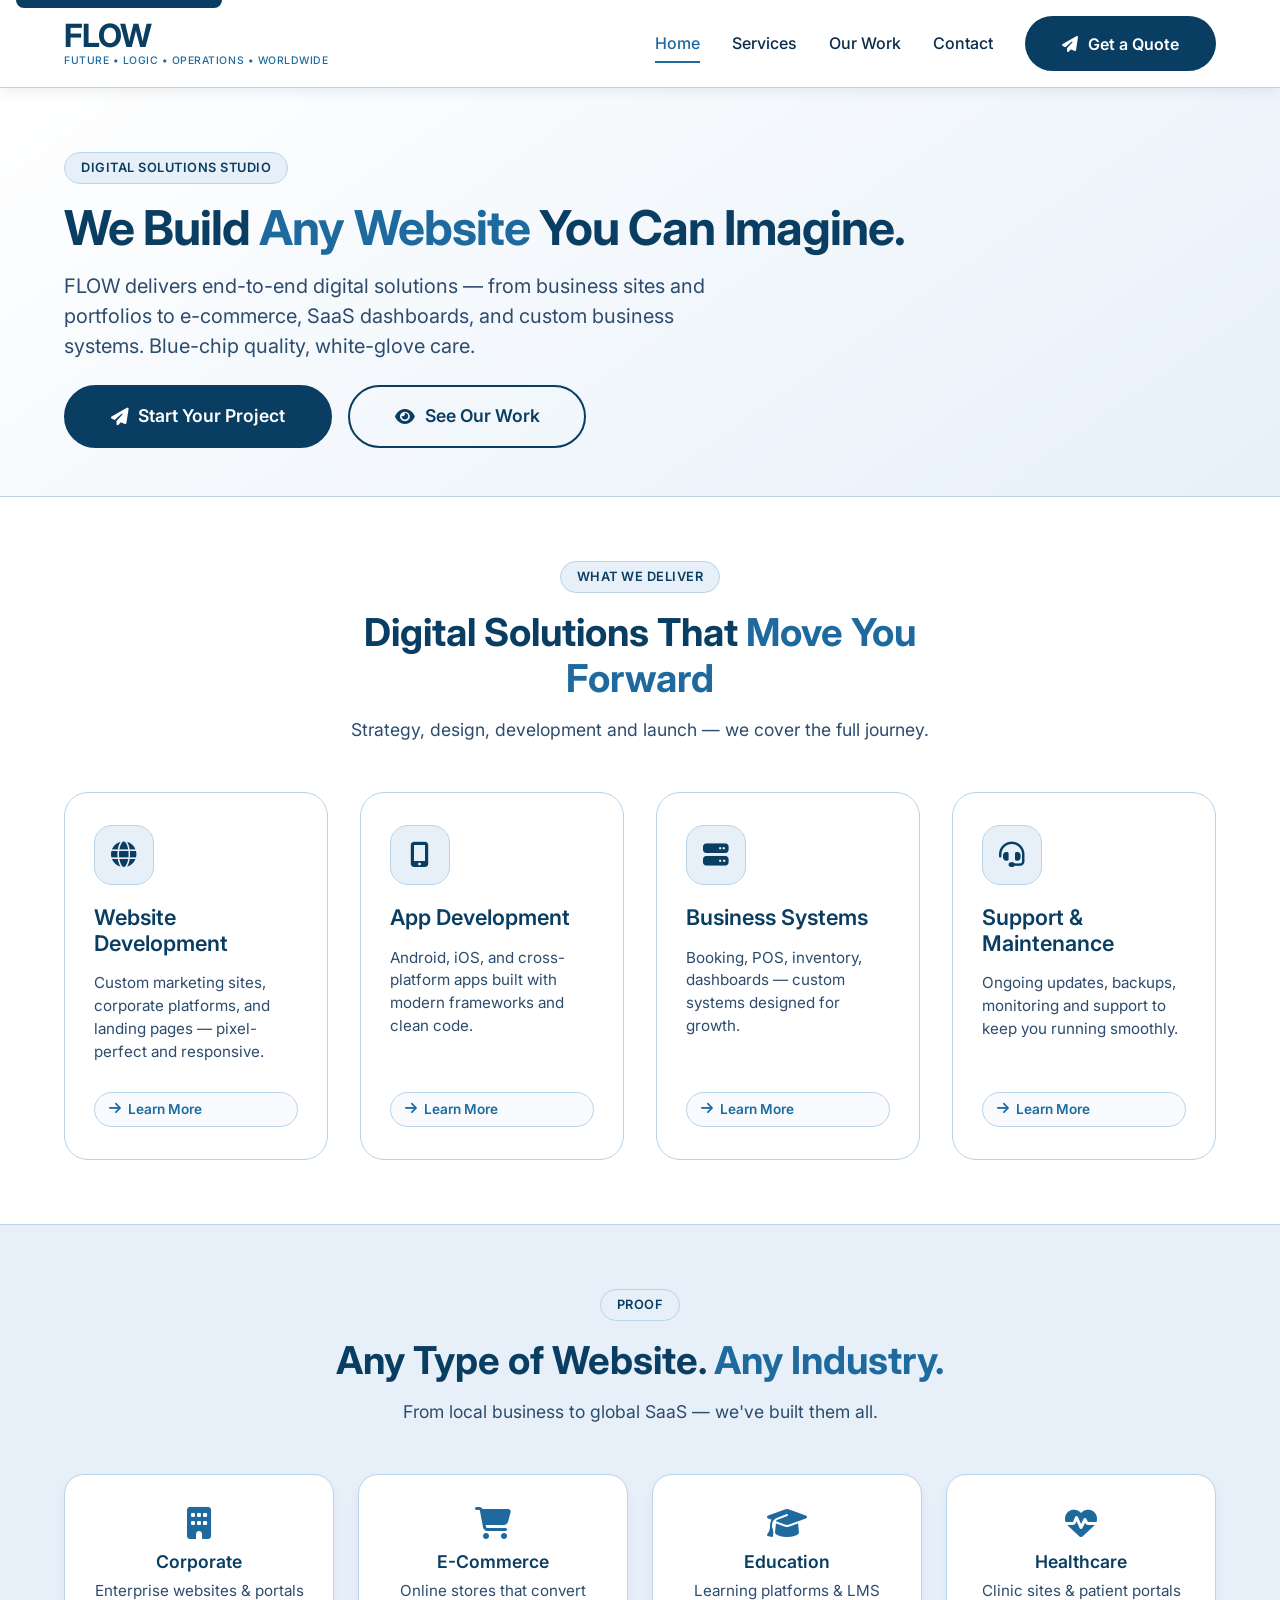
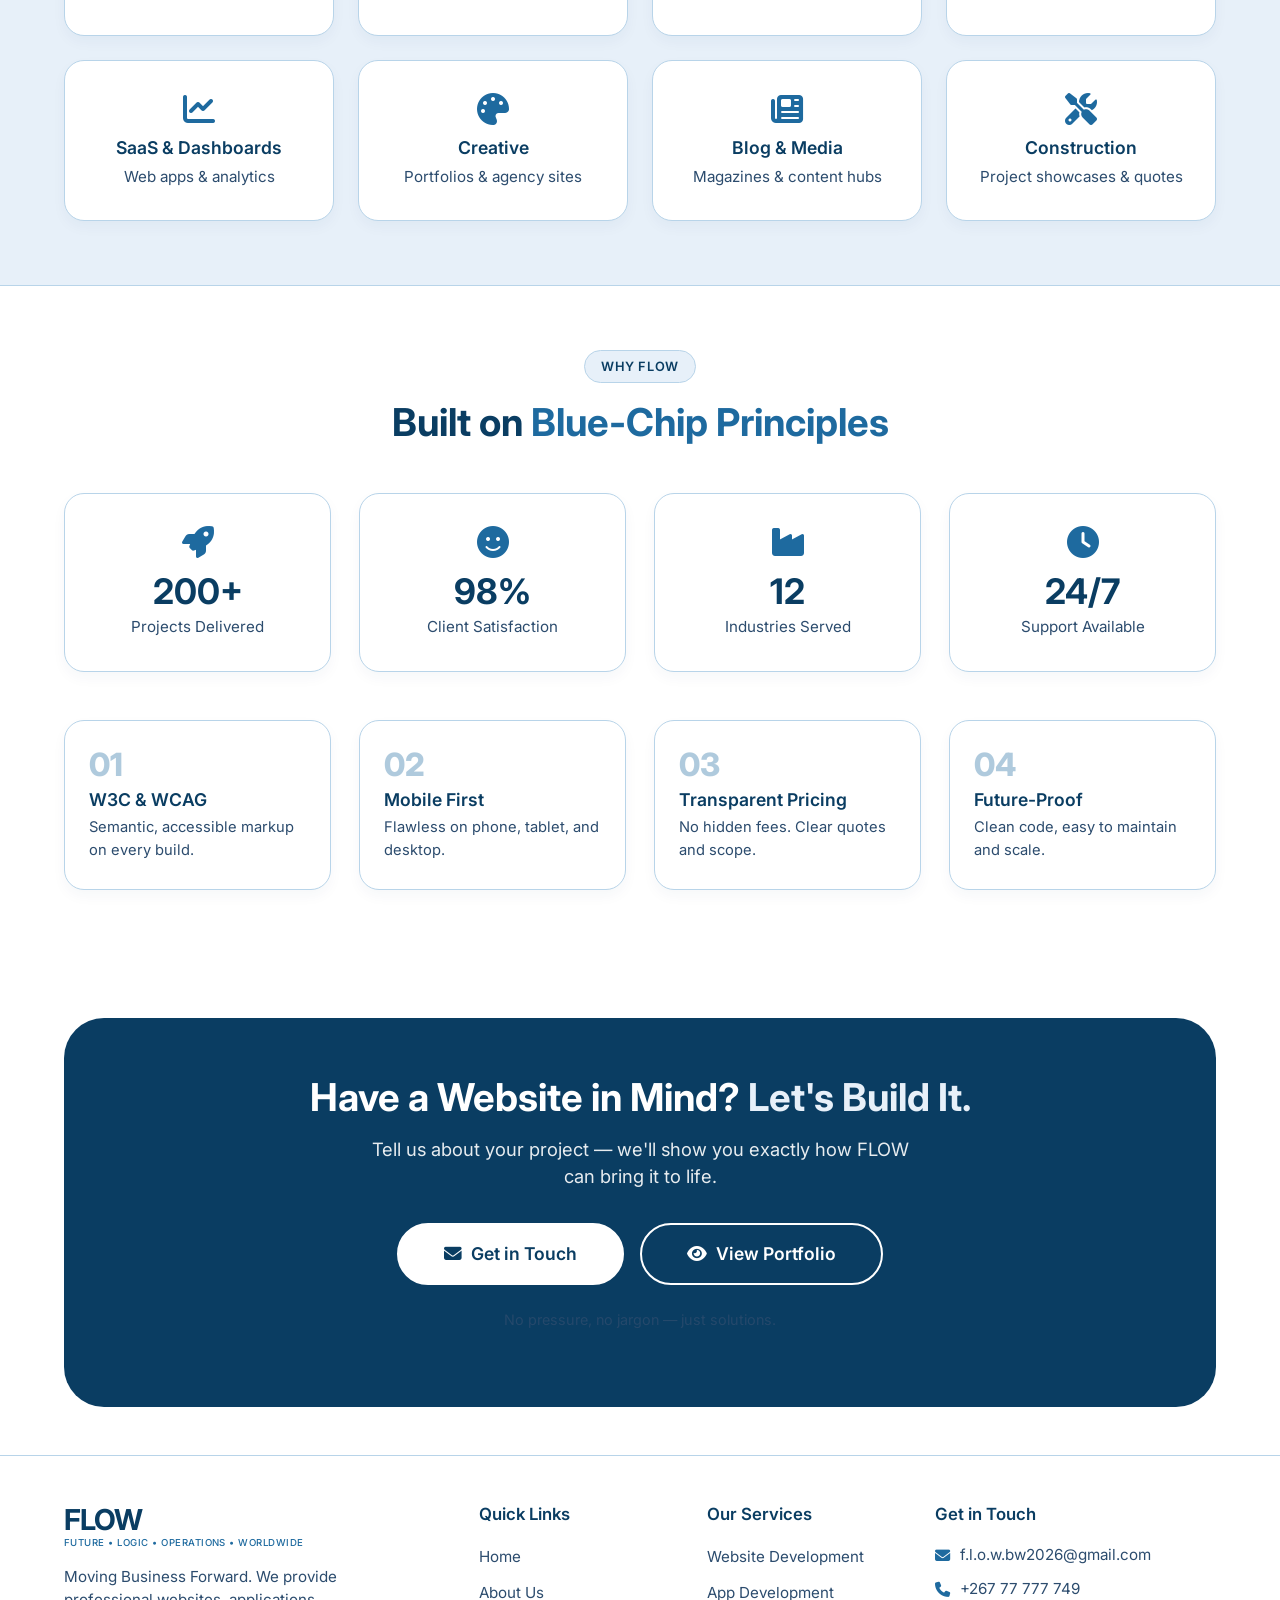
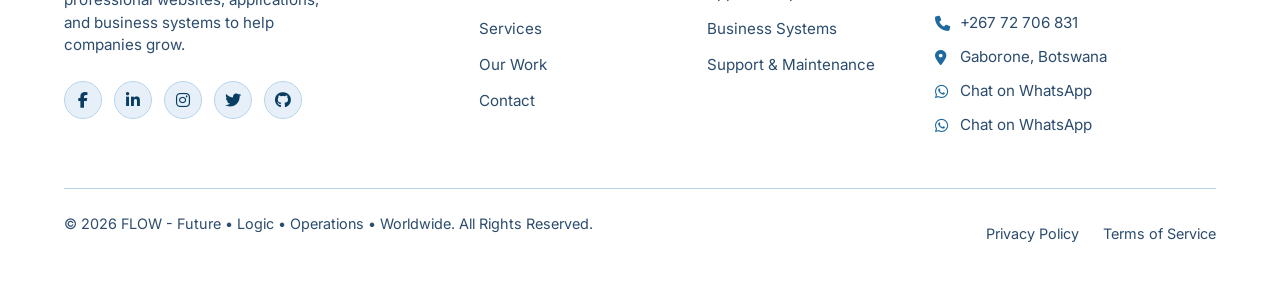
==== commit 18427594: "Update index.html" ====
--- a/index.html
+++ b/index.html
@@ -38,7 +38,7 @@
                 </div>
                 <ul class="nav-menu" id="navMenu">
                     <li class="nav-item"><a href="index.html" class="nav-link active">Home</a></li>
-                    <li class="nav-item"><a href="about.html" class="nav-link">About Us</a></li>
+             
                     <li class="nav-item"><a href="services.html" class="nav-link">Services</a></li>
                     <li class="nav-item"><a href="portfolio.html" class="nav-link">Our Work</a></li>
                     <li class="nav-item"><a href="contact.html" class="nav-link">Contact</a></li>
